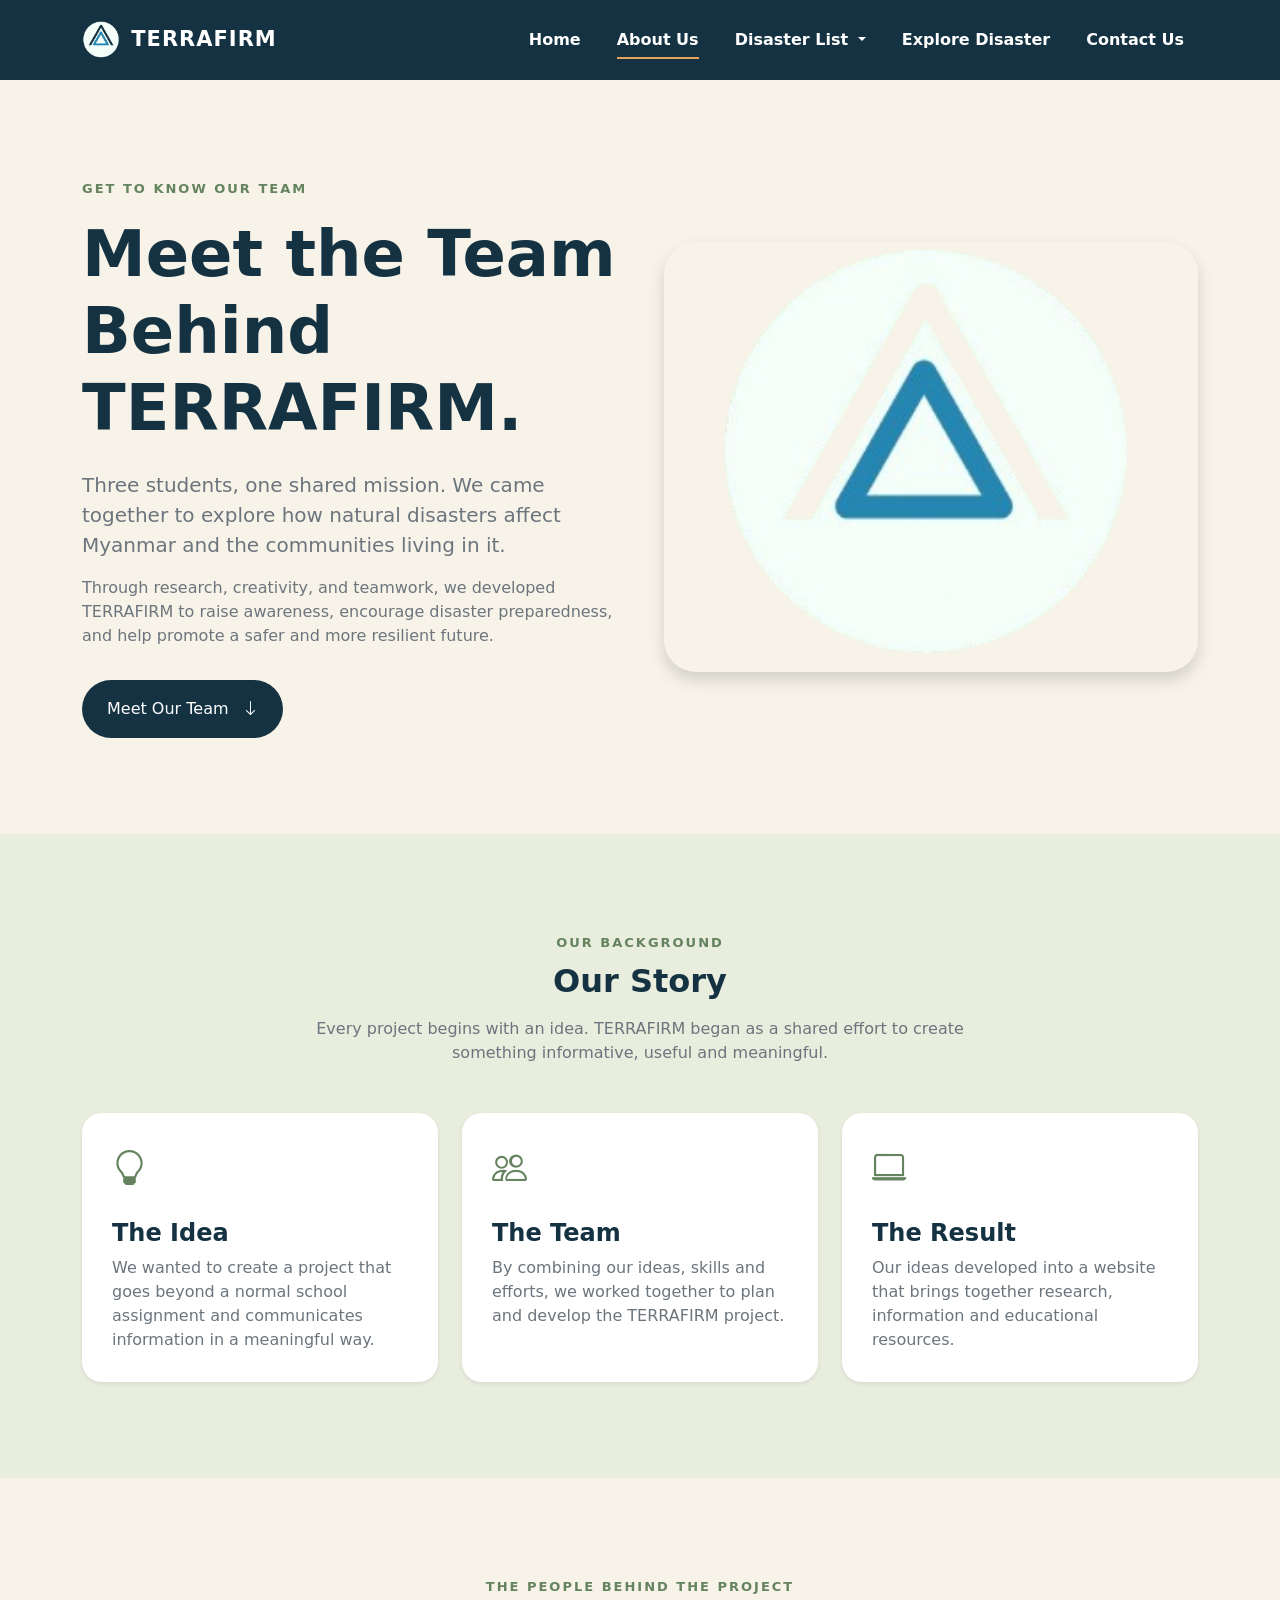
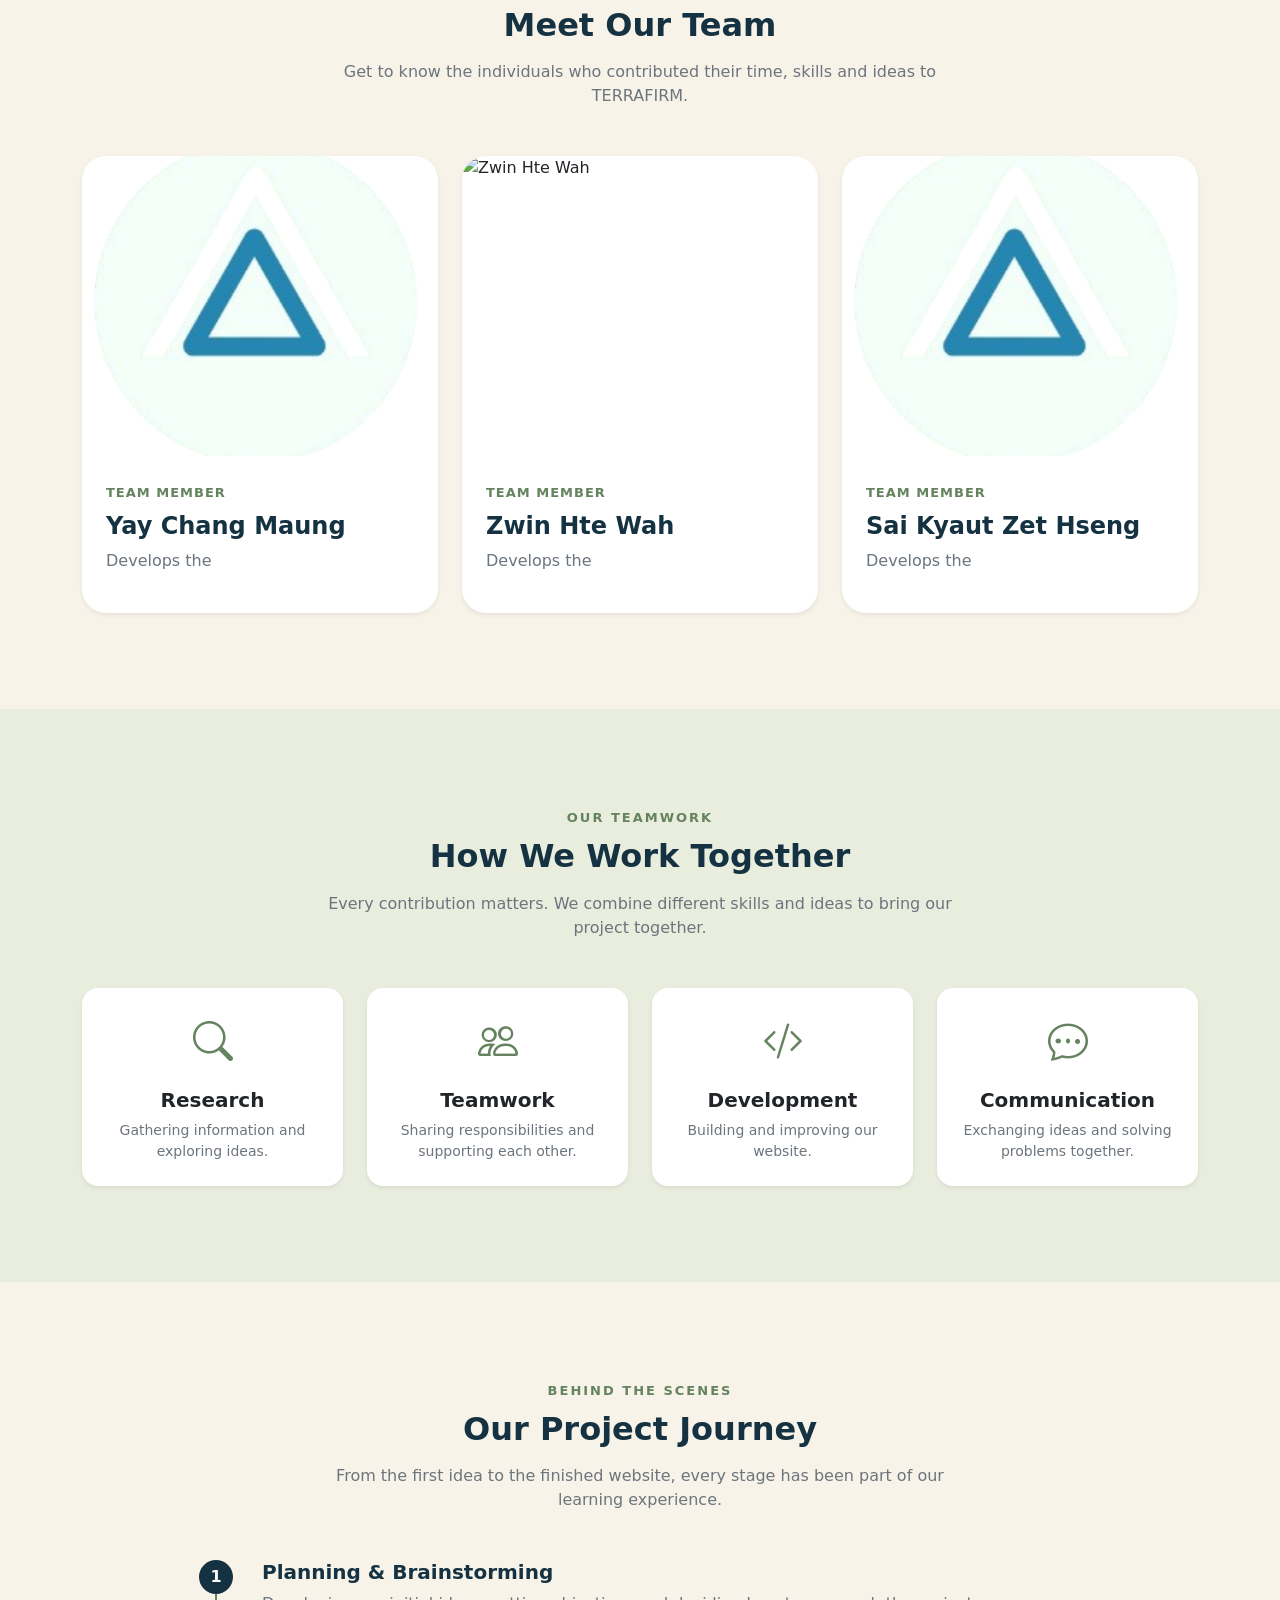
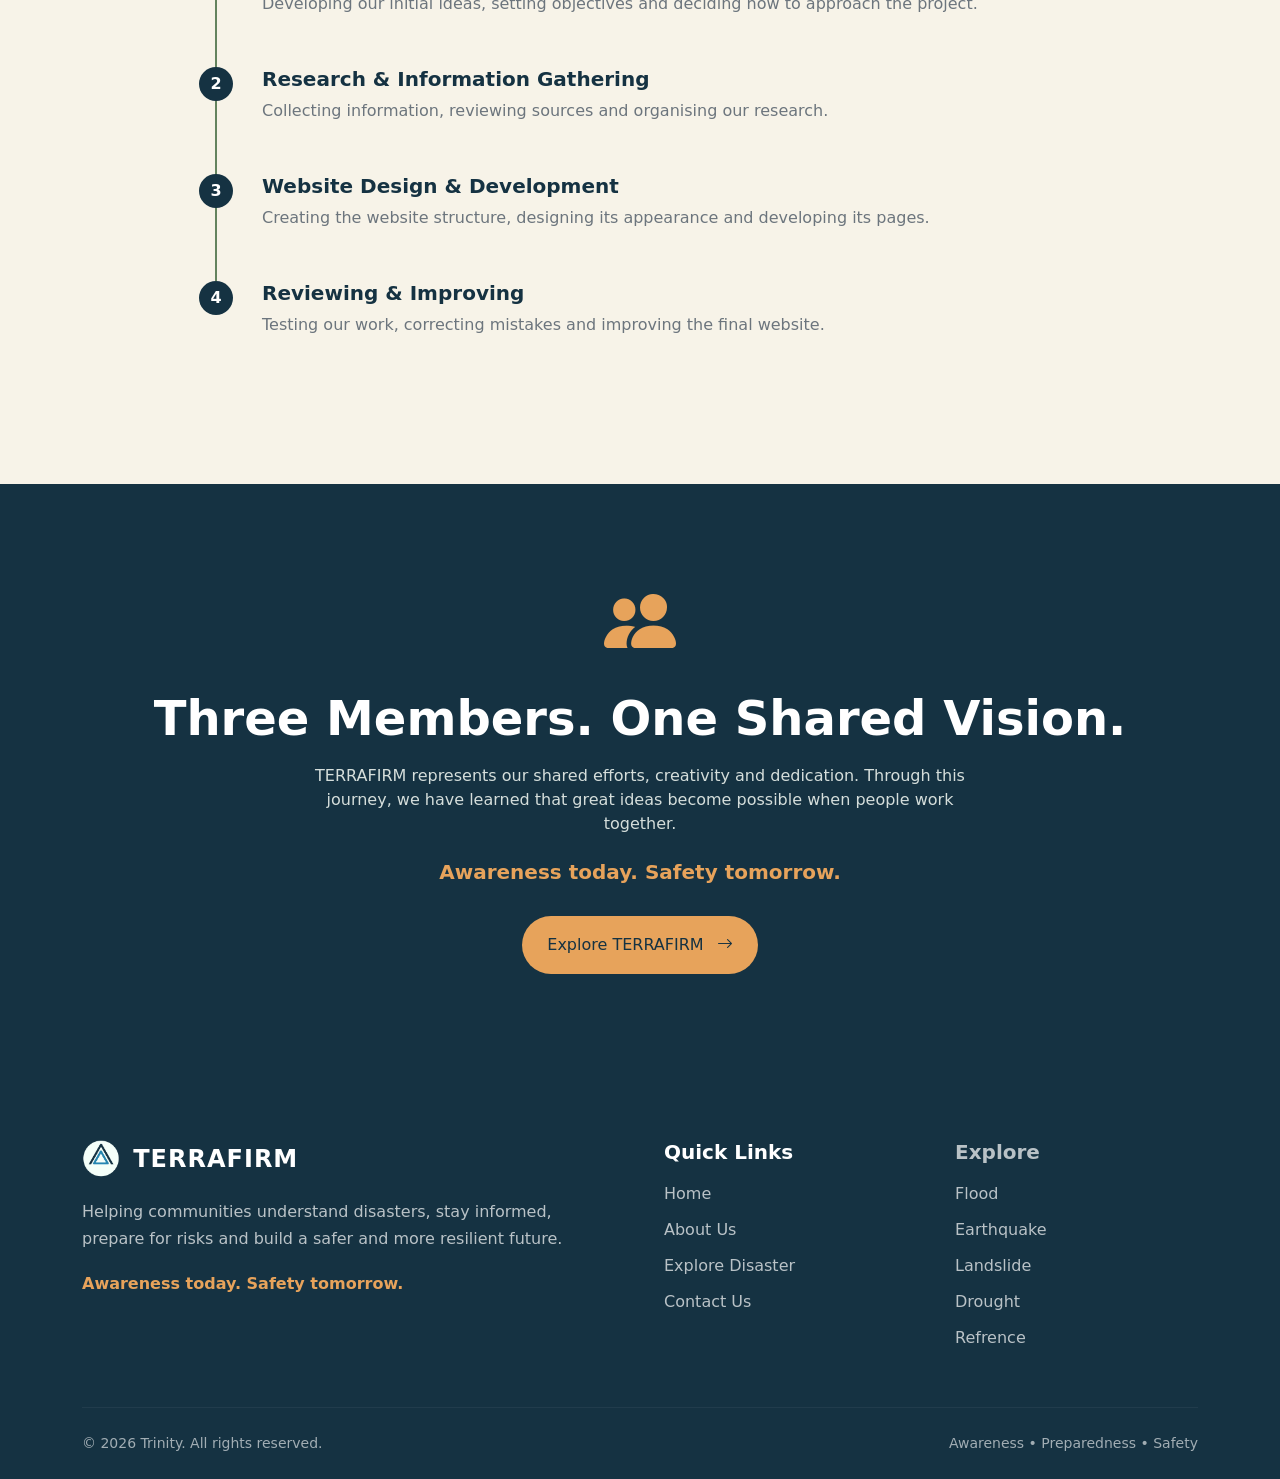
==== aboutUs.html @ 3de01a2c "Update aboutUs.html" ====
<!DOCTYPE html>
<html lang="en">
<head>
    <meta charset="UTF-8">
    <meta name="viewport" content="width=device-width, initial-scale=1.0">
    <title>About Us - TERRAFIRM</title>
    <link rel="icon" type="image/x-icon" href="./img/Logo.png">
    <link href="https://cdn.jsdelivr.net/npm/bootstrap@5.3.3/dist/css/bootstrap.min.css" rel="stylesheet">
    <link rel="stylesheet" href="https://cdn.jsdelivr.net/npm/bootstrap-icons@1.11.3/font/bootstrap-icons.min.css">
    <link rel="stylesheet" href="style.css">
    <style>
        .about-hero {
            background-color: #f7f3e8;
        }

        .section-title {
            color: #153242;
        }

        .section-subtitle {
            color: #64835e;
            letter-spacing: 2px;
            font-size: 13px;
            font-weight: 700;
            text-transform: uppercase;
        }

        .team-card {
            border: none;
            border-radius: 24px;
            overflow: hidden;
            transition: transform 0.3s ease, box-shadow 0.3s ease;
        }

        .team-card:hover {
            transform: translateY(-8px);
            box-shadow: 0 15px 30px rgba(21, 50, 66, 0.15) !important;
        }

        .team-image {
            width: 100%;
            height: 300px;
            object-fit: cover;
        }

        .team-role {
            color: #64835e;
            font-size: 13px;
            font-weight: 700;
            letter-spacing: 1px;
            text-transform: uppercase;
        }

        .story-card {
            background-color: white;
            border-radius: 20px;
            padding: 30px;
            height: 100%;
            border: none;
        }

        .story-icon {
            font-size: 35px;
            color: #64835e;
        }

        .timeline {
            position: relative;
            max-width: 850px;
            margin: auto;
        }

        .timeline-item {
            position: relative;
            padding: 0 0 35px 45px;
            border-left: 2px solid #64835e;
        }

        .timeline-item:last-child {
            border-left: 2px solid transparent;
        }

        .timeline-number {
            position: absolute;
            left: -18px;
            top: 0;
            width: 34px;
            height: 34px;
            border-radius: 50%;
            background-color: #153242;
            color: white;
            display: flex;
            align-items: center;
            justify-content: center;
            font-weight: bold;
        }

        .vision-section {
            background-color: #153242;
        }

        .vision-section h2 {
            color: white;
        }

        .vision-section p {
            color: #d5dedb;
        }

        .vision-highlight {
            color: #e7a35b;
        }

        @media (max-width: 768px) {
            .team-image {
                height: 250px;
            }

            .about-hero h1 {
                font-size: 40px;
            }
        }
    </style>
</head>

<body class="d-flex flex-column min-vh-100">
    <nav class="navbar navbar-expand-lg navbar-dark">
        <div class="container">
            <a class="navbar-brand d-flex align-items-center" href="./index.html">
                <img src="./img/Logo.png" alt="TERRAFIRM Logo" class="logo">
                <span class="brand-name">TERRAFIRM</span>
            </a>

            <!-- Burger -->
            <button class="navbar-toggler border-0 shadow-none" type="button" data-bs-toggle="collapse" data-bs-target="#navbarNav" aria-controls="navbarNav" aria-expanded="false" aria-label="Toggle navigation">
                <span class="navbar-toggler-icon"></span>
            </button>

            <div class="collapse navbar-collapse" id="navbarNav">
                <ul class="navbar-nav ms-auto align-items-lg-center gap-lg-2">
                    <li class="nav-item">
                        <a class="nav-link" href="./index.html">
                            Home
                        </a>
                    </li>

                    <li class="nav-item">
                        <a class="nav-link active" href="./aboutUs.html">
                            About Us
                        </a>
                    </li>

                    <!-- Disaster Dropdown -->
                    <li class="nav-item dropdown">
                        <a class="nav-link dropdown-toggle" href="#" role="button" data-bs-toggle="dropdown" aria-expanded="false"> Disaster List </a>

                        <ul class="dropdown-menu">
                            <li>
                                <a class="dropdown-item" href="./flood.html">
                                    <i class="bi bi-water me-2"></i>
                                    Flood
                                </a>
                            </li>

                            <li>
                                <a class="dropdown-item" href="./earthquake.html">
                                    <i class="bi bi-globe-americas me-2"></i>
                                    Earthquake
                                </a>
                            </li>

                            <li>
                                <a class="dropdown-item" href="./landslide.html">
                                    <i class="bi bi-tree me-2"></i>
                                    Landslide
                                </a>
                            </li>

                            <li>
                                <a class="dropdown-item" href="./drought.html">
                                    <i class="bi bi-brightness-high me-2"></i>
                                    Drought
                                </a>
                            </li>
                        </ul>
                    </li>

                    <li class="nav-item">
                        <a class="nav-link" href="./explore.html">
                            Explore Disaster
                        </a>
                    </li>

                    <li class="nav-item">
                        <a class="nav-link contact-link" href="./contactUs.html">
                            Contact Us
                        </a>
                    </li>
                </ul>
            </div>
        </div>
    </nav>

    <!-- Section 1 -->
    <section class="about-hero py-5">
        <div class="container py-5">
            <div class="row align-items-center g-5">
                <div class="col-lg-6">
                    <span class="section-subtitle">
                        Get to Know Our Team
                    </span>

                    <h1 class="display-3 fw-bold mt-3 section-title">
                        Meet the Team Behind TERRAFIRM.
                    </h1>

                    <p class="fs-5 mt-4 text-secondary">
                        Three students, one shared mission.
                        We came together to explore how natural disasters
                        affect Myanmar and the communities living in it.
                    </p>

                    <p class="text-secondary">
                        Through research, creativity, and teamwork,
                        we developed TERRAFIRM to raise awareness,
                        encourage disaster preparedness, and help
                        promote a safer and more resilient future.
                    </p>

                    <a href="#team" class="btn rounded-pill px-4 py-3 mt-3"
                        style="background-color: #153242; color: white;">
                        Meet Our Team
                        <i class="bi bi-arrow-down ms-2"></i>
                    </a>
                </div>

                <div class="col-lg-6">
                    <img src="./img/Logo.png"
                        alt="TERRAFIRM Logo"
                        class="img-fluid rounded-5 shadow"
                        style="width: 100%; max-height: 430px; object-fit: contain;">
                </div>
            </div>
        </div>
    </section>

    <!-- Section 2 -->
    <section class="py-5" style="background-color: #e9edde;">
        <div class="container py-5">
            <div class="text-center mb-5">
                <span class="section-subtitle">Our Background</span>
                <h2 class="fw-bold section-title mt-2">
                    Our Story
                </h2>

                <p class="text-secondary mx-auto mt-3"
                    style="max-width: 700px;">

                    Every project begins with an idea.
                    TERRAFIRM began as a shared effort to
                    create something informative, useful and meaningful.

                </p>
            </div>

            <div class="row g-4">
                <div class="col-md-4">
                    <div class="story-card shadow-sm">

                        <i class="bi bi-lightbulb story-icon"></i>

                        <h4 class="fw-bold mt-4 section-title">
                            The Idea
                        </h4>

                        <p class="text-secondary mb-0">
                            We wanted to create a project that
                            goes beyond a normal school assignment
                            and communicates information in a
                            meaningful way.
                        </p>
                    </div>
                </div>

                <div class="col-md-4">
                    <div class="story-card shadow-sm">
                        <i class="bi bi-people story-icon"></i>

                        <h4 class="fw-bold mt-4 section-title">
                            The Team
                        </h4>

                        <p class="text-secondary mb-0">
                            By combining our ideas, skills and
                            efforts, we worked together to plan
                            and develop the TERRAFIRM project.
                        </p>
                    </div>
                </div>

                <div class="col-md-4">
                    <div class="story-card shadow-sm">
                        <i class="bi bi-laptop story-icon"></i>

                        <h4 class="fw-bold mt-4 section-title">
                            The Result
                        </h4>

                        <p class="text-secondary mb-0">
                            Our ideas developed into a website
                            that brings together research,
                            information and educational resources.
                        </p>
                    </div>
                </div>
            </div>
        </div>
    </section>

    <!-- Section 3 -->
    <section id="team" class="py-5" style="background-color: #f7f3e8;">
        <div class="container py-5">
            <div class="text-center mb-5">
                <span class="section-subtitle">The People Behind the Project</span>

                <h2 class="fw-bold section-title mt-2">
                    Meet Our Team
                </h2>

                <p class="text-secondary mx-auto mt-3"
                    style="max-width: 650px;">

                    Get to know the individuals who contributed
                    their time, skills and ideas to TERRAFIRM.

                </p>
            </div>

            <div class="row g-4">
                <!-- MEMBER 1 -->
                <div class="col-md-6 col-lg-4">
                    <div class="card team-card shadow-sm h-100">

                        <img src="./img/Logo.png" class="team-image" alt="Yay Chang Maung">

                        <div class="card-body p-4">

                            <span class="team-role">
                                Team Member
                            </span>

                            <h4 class="fw-bold mt-2 section-title">
                                Yay Chang Maung
                            </h4>

                            <p class="text-secondary">
                                Develops the 
                            </p>

                        </div>
                    </div>
                </div>

                <!-- MEMBER 2 -->
                <div class="col-md-6 col-lg-4">
                    <div class="card team-card shadow-sm h-100">
                        <img src="./img/Profile/Daniel.png" class="team-image"alt="Zwin Hte Wah">

                        <div class="card-body p-4">
                            <span class="team-role">
                                Team Member
                            </span>

                            <h4 class="fw-bold mt-2 section-title">
                                Zwin Hte Wah
                            </h4>

                            <p class="text-secondary">
                                Develops the 
                            </p>
                        </div>
                    </div>
                </div>

                <!-- MEMBER 3 -->
                <div class="col-md-6 col-lg-4">
                    <div class="card team-card shadow-sm h-100">
                        <img src="./img/Logo.png" class="team-image" alt="Sai Kyaut Zet Hseng">

                        <div class="card-body p-4">
                            <span class="team-role">
                                Team Member
                            </span>

                            <h4 class="fw-bold mt-2 section-title">
                                Sai Kyaut Zet Hseng
                            </h4>

                            <p class="text-secondary">
                                Develops the 
                            </p>
                        </div>
                    </div>
                </div>
            </div>
        </div>
    </section>

    <!-- Section 4 -->
    <section class="py-5" style="background-color: #e9edde;">
        <div class="container py-5">
            <div class="text-center mb-5">
                <span class="section-subtitle">Our Teamwork</span>

                <h2 class="fw-bold section-title mt-2">
                    How We Work Together
                </h2>

                <p class="text-secondary mx-auto mt-3"
                    style="max-width: 650px;">

                    Every contribution matters.
                    We combine different skills and ideas
                    to bring our project together.

                </p>
            </div>
            <div class="row g-4">
                <div class="col-6 col-lg-3">
                    <div class="text-center p-4 bg-white rounded-4 h-100 shadow-sm">
                        <i class="bi bi-search fs-1"
                            style="color: #64835e;"></i>

                        <h5 class="fw-bold mt-3">Research</h5>

                        <p class="small text-secondary mb-0">
                            Gathering information and exploring ideas.
                        </p>
                    </div>
                </div>

                <div class="col-6 col-lg-3">
                    <div class="text-center p-4 bg-white rounded-4 h-100 shadow-sm">
                        <i class="bi bi-people fs-1" style="color: #64835e;"></i>

                        <h5 class="fw-bold mt-3">Teamwork</h5>

                        <p class="small text-secondary mb-0">
                            Sharing responsibilities and supporting each other.
                        </p>
                    </div>
                </div>

                <div class="col-6 col-lg-3">
                    <div class="text-center p-4 bg-white rounded-4 h-100 shadow-sm">
                        <i class="bi bi-code-slash fs-1"
                            style="color: #64835e;"></i>

                        <h5 class="fw-bold mt-3">Development</h5>

                        <p class="small text-secondary mb-0">
                            Building and improving our website.
                        </p>
                    </div>
                </div>

                <div class="col-6 col-lg-3">
                    <div class="text-center p-4 bg-white rounded-4 h-100 shadow-sm">
                        <i class="bi bi-chat-dots fs-1"
                            style="color: #64835e;"></i>

                        <h5 class="fw-bold mt-3">Communication</h5>

                        <p class="small text-secondary mb-0">
                            Exchanging ideas and solving problems together.
                        </p>
                    </div>
                </div>
            </div>
        </div>
    </section>

    <!-- Section 5 -->
    <section class="py-5" style="background-color: #f7f3e8;">
        <div class="container py-5">
            <div class="text-center mb-5">
                <span class="section-subtitle">Behind the Scenes</span>

                <h2 class="fw-bold section-title mt-2">
                    Our Project Journey
                </h2>

                <p class="text-secondary mx-auto mt-3" style="max-width: 650px;">

                    From the first idea to the finished website,
                    every stage has been part of our learning experience.
                </p>
            </div>

            <div class="timeline">
                <div class="timeline-item">
                    <div class="timeline-number">1</div>

                    <h5 class="fw-bold section-title">
                        Planning & Brainstorming
                    </h5>

                    <p class="text-secondary">
                        Developing our initial ideas, setting objectives
                        and deciding how to approach the project.
                    </p>
                </div>

                <div class="timeline-item">
                    <div class="timeline-number">2</div>

                    <h5 class="fw-bold section-title">
                        Research & Information Gathering
                    </h5>

                    <p class="text-secondary">
                        Collecting information, reviewing sources
                        and organising our research.
                    </p>
                </div>

                <div class="timeline-item">
                    <div class="timeline-number">3</div>

                    <h5 class="fw-bold section-title">
                        Website Design & Development
                    </h5>

                    <p class="text-secondary">
                        Creating the website structure, designing
                        its appearance and developing its pages.
                    </p>
                </div>

                <div class="timeline-item">
                    <div class="timeline-number">4</div>

                    <h5 class="fw-bold section-title">
                        Reviewing & Improving
                    </h5>

                    <p class="text-secondary">
                        Testing our work, correcting mistakes
                        and improving the final website.
                    </p>
                </div>
            </div>
        </div>
    </section>

    <!-- Final Section -->
    <section class="vision-section py-5">
        <div class="container py-5 text-center">
            <i class="bi bi-people-fill display-2 vision-highlight"></i>

            <h2 class="display-5 fw-bold mt-4 mb-3">
                Three Members. One Shared Vision.
            </h2>

            <p class="mx-auto mb-4" style="max-width: 700px;">
                TERRAFIRM represents our shared efforts,
                creativity and dedication. Through this journey,
                we have learned that great ideas become possible
                when people work together.
            </p>

            <h5 class="vision-highlight fw-semibold">
                Awareness today. Safety tomorrow.
            </h5>

            <a href="./explore.html" class="btn rounded-pill px-4 py-3 mt-4" style="background-color: #e7a35b; color: #153242;">
                Explore TERRAFIRM
                <i class="bi bi-arrow-right ms-2"></i>
            </a>
        </div>
    </section>

    <!-- FOOTER -->
    <footer>
        <div class="container">
            <div class="row g-5">
                <div class="col-lg-6">
                    <div class="footer-brand">
                        <img src="./img/Logo.png" alt="TERRAFIRM Logo">
                        <h4>TERRAFIRM</h4>
                    </div>

                    <p class="footer-text">
                        Helping communities understand disasters,
                        stay informed, prepare for risks and build
                        a safer and more resilient future.
                    </p>

                    <div class="footer-slogan">
                        Awareness today. Safety tomorrow.
                    </div>
                </div>

                <div class="col-6 col-lg-3">
                    <h5>Quick Links</h5>

                    <a href="./index.html">Home</a>
                    <a href="./aboutUs.html">About Us</a>
                    <a href="./explore.html">Explore Disaster</a>
                    <a href="./contactUs.html">Contact Us</a>

                </div>

                <div class="col-6 col-lg-3">
                    <h5> <a href="./explore.html">Explore</a> </h5>

                    <a href="./flood.html">Flood</a>
                    <a href="./earthquake.html">Earthquake</a>
                    <a href="./landslide.html">Landslide</a>
                    <a href="./drought.html">Drought</a>
                    <a href="./refrence.html">Refrence</a>
                </div>
            </div>

            <hr>

            <div class="footer-bottom">
                <p>
                    © 2026 Trinity. All rights reserved.
                </p>

                <p>
                    Awareness • Preparedness • Safety
                </p>
            </div>
        </div>
    </footer>

    <script src="https://cdn.jsdelivr.net/npm/bootstrap@5.3.3/dist/js/bootstrap.bundle.min.js"></script>
</body>
</html>
---- style.css ----
.navbar {
    background: #153242;
    padding: 16px 0;
}

.navbar .logo {
    height: 38px;
    width: auto;
}

.navbar .brand-name {
    font-size: 21px;
    font-weight: 800;
    letter-spacing: 1px;
    margin-left: 10px;
    color: white;
}

.navbar .nav-link {
    color: white !important;
    font-weight: 600;
    padding: 10px 14px !important;
    position: relative;
}

/* Navbar Underline */

.navbar .nav-link::before {
    content: "";
    position: absolute;
    left: 14px;
    bottom: 3px;
    width: 0;
    height: 2px;
    background: #e7a35b;
    transition: width 0.25s ease;
}

.navbar .nav-link:hover::before,
.navbar .nav-link.active::before {
    width: calc(100% - 28px);
}

/* Dropdown */

.navbar .dropdown-toggle::before {
    display: none !important;
}

.navbar .dropdown-menu {
    background: #ffffff;
    border: none;
    border-radius: 12px;
    padding: 8px;
    box-shadow: 0 10px 30px rgba(21, 50, 66, 0.15);
}

.navbar .dropdown-item {
    color: #153242;
    border-radius: 8px;
    padding: 10px 14px;
}

.navbar .dropdown-item:hover {
    background: #e9edde;
    color: #153242;
}

@media (max-width: 991.98px) {

    .navbar .nav-link {
        display: inline-block;
        width: fit-content;
    }

    .navbar .nav-link::before {
        left: 0;
        width: 0;
    }

    .navbar .nav-link:hover::before,
    .navbar .nav-link.active::before {
        width: 100%;
    }

}

footer {
    background: #153242;
    color: white;
    padding: 70px 0 25px;
}

footer .footer-brand {
    display: flex;
    align-items: center;
    gap: 12px;
    margin-bottom: 20px;
}

footer .footer-brand img {
    height: 38px;
    width: auto;
}

footer .footer-brand h4 {
    margin: 0;
    font-weight: 800;
    letter-spacing: 1px;
}

footer .footer-text {
    color: rgba(255, 255, 255, 0.7);
    line-height: 1.7;
    max-width: 550px;
}

footer .footer-slogan {
    color: #e7a35b;
    font-weight: 700;
    margin-top: 20px;
}

footer h5 {
    font-weight: 800;
    margin-bottom: 18px;
}

footer a {
    display: block;
    color: rgba(255, 255, 255, 0.7);
    text-decoration: none;
    margin-bottom: 12px;
    transition: color 0.2s ease;
}

footer a:hover {
    color: #e7a35b;
}

footer hr {
    border-color: rgba(255, 255, 255, 0.2);
    margin: 45px 0 25px;
}

footer .footer-bottom {
    display: flex;
    justify-content: space-between;
    gap: 20px;
    flex-wrap: wrap;
}

footer .footer-bottom p {
    color: rgba(255, 255, 255, 0.6);
    margin: 0;
    font-size: 14px;
}

@media (max-width: 576px) {
    footer .footer-bottom {
        flex-direction: column;
    }
}

/* Scrollbar */

::-webkit-scrollbar {
  width: 5px;
}

/* Handle */
::-webkit-scrollbar-thumb {
  background: #888;
}

/* Handle on hover */
::-webkit-scrollbar-thumb:hover {
  background: #555;
}
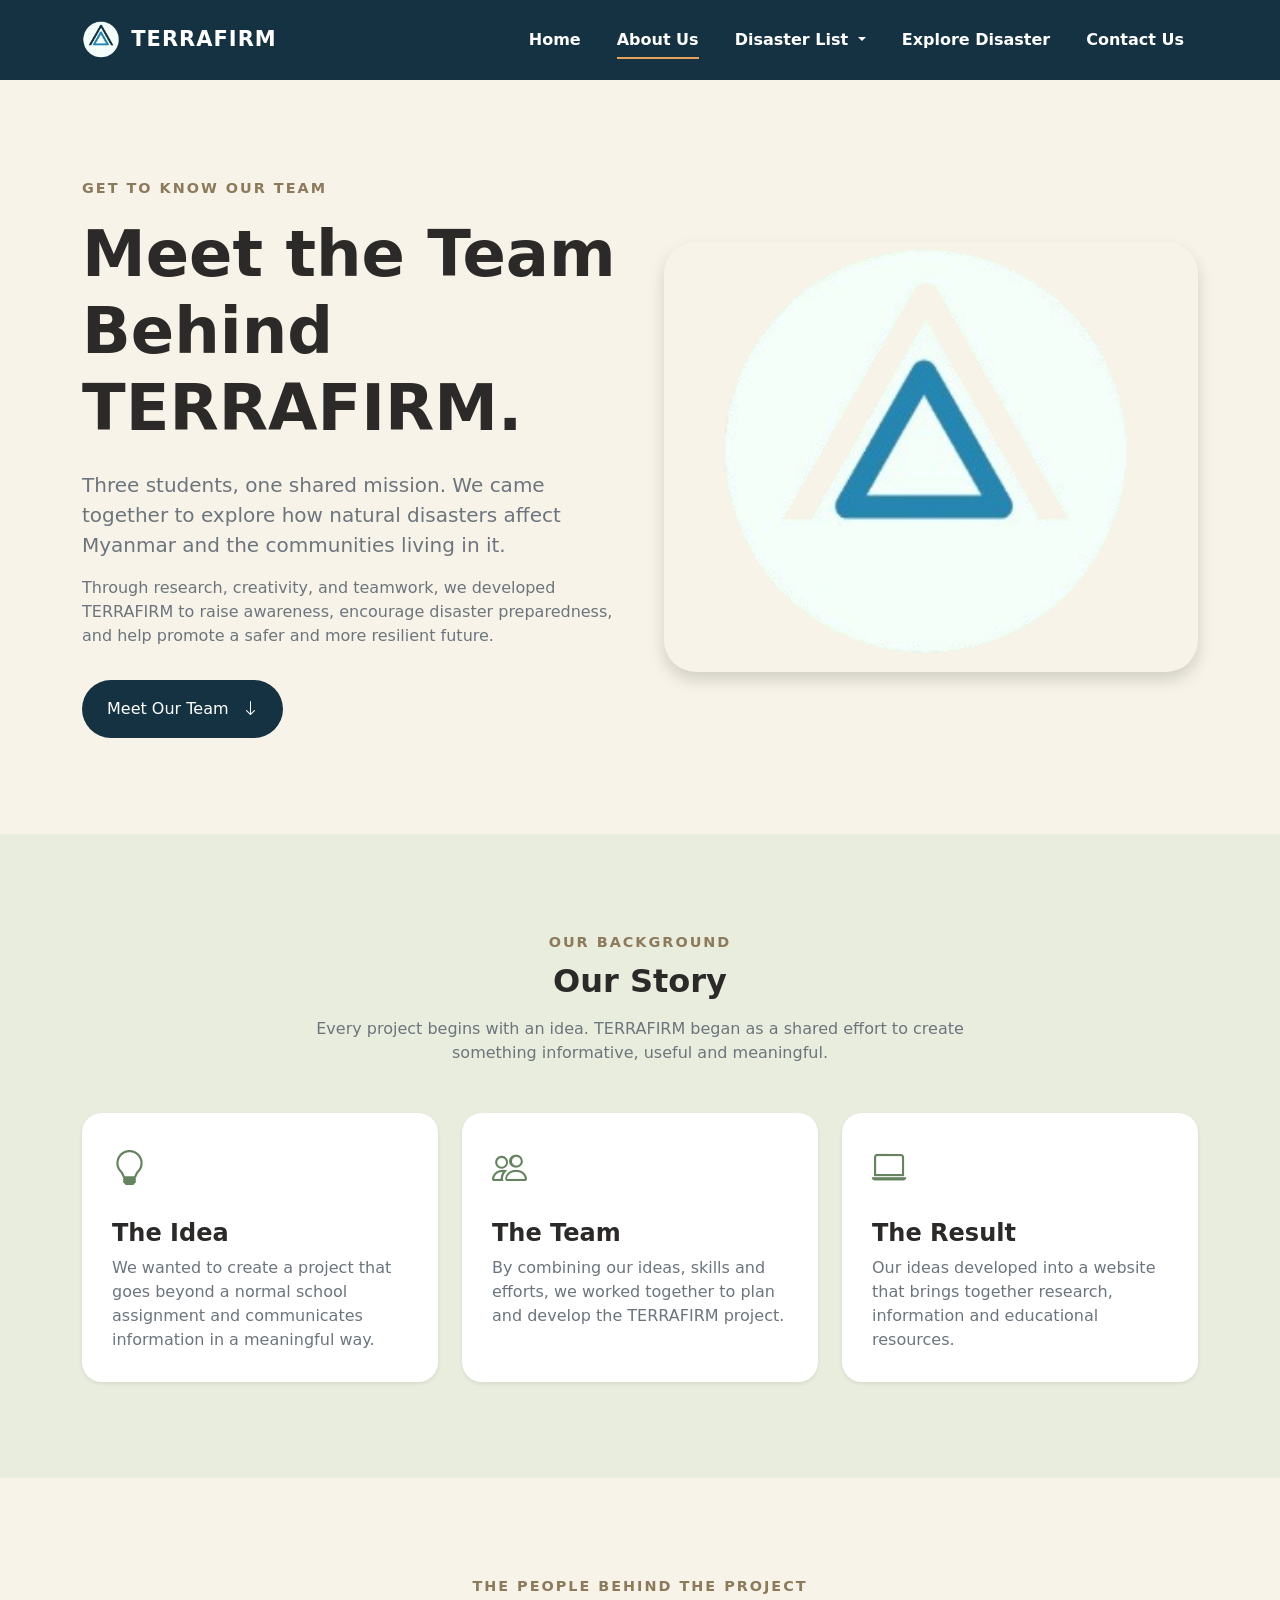
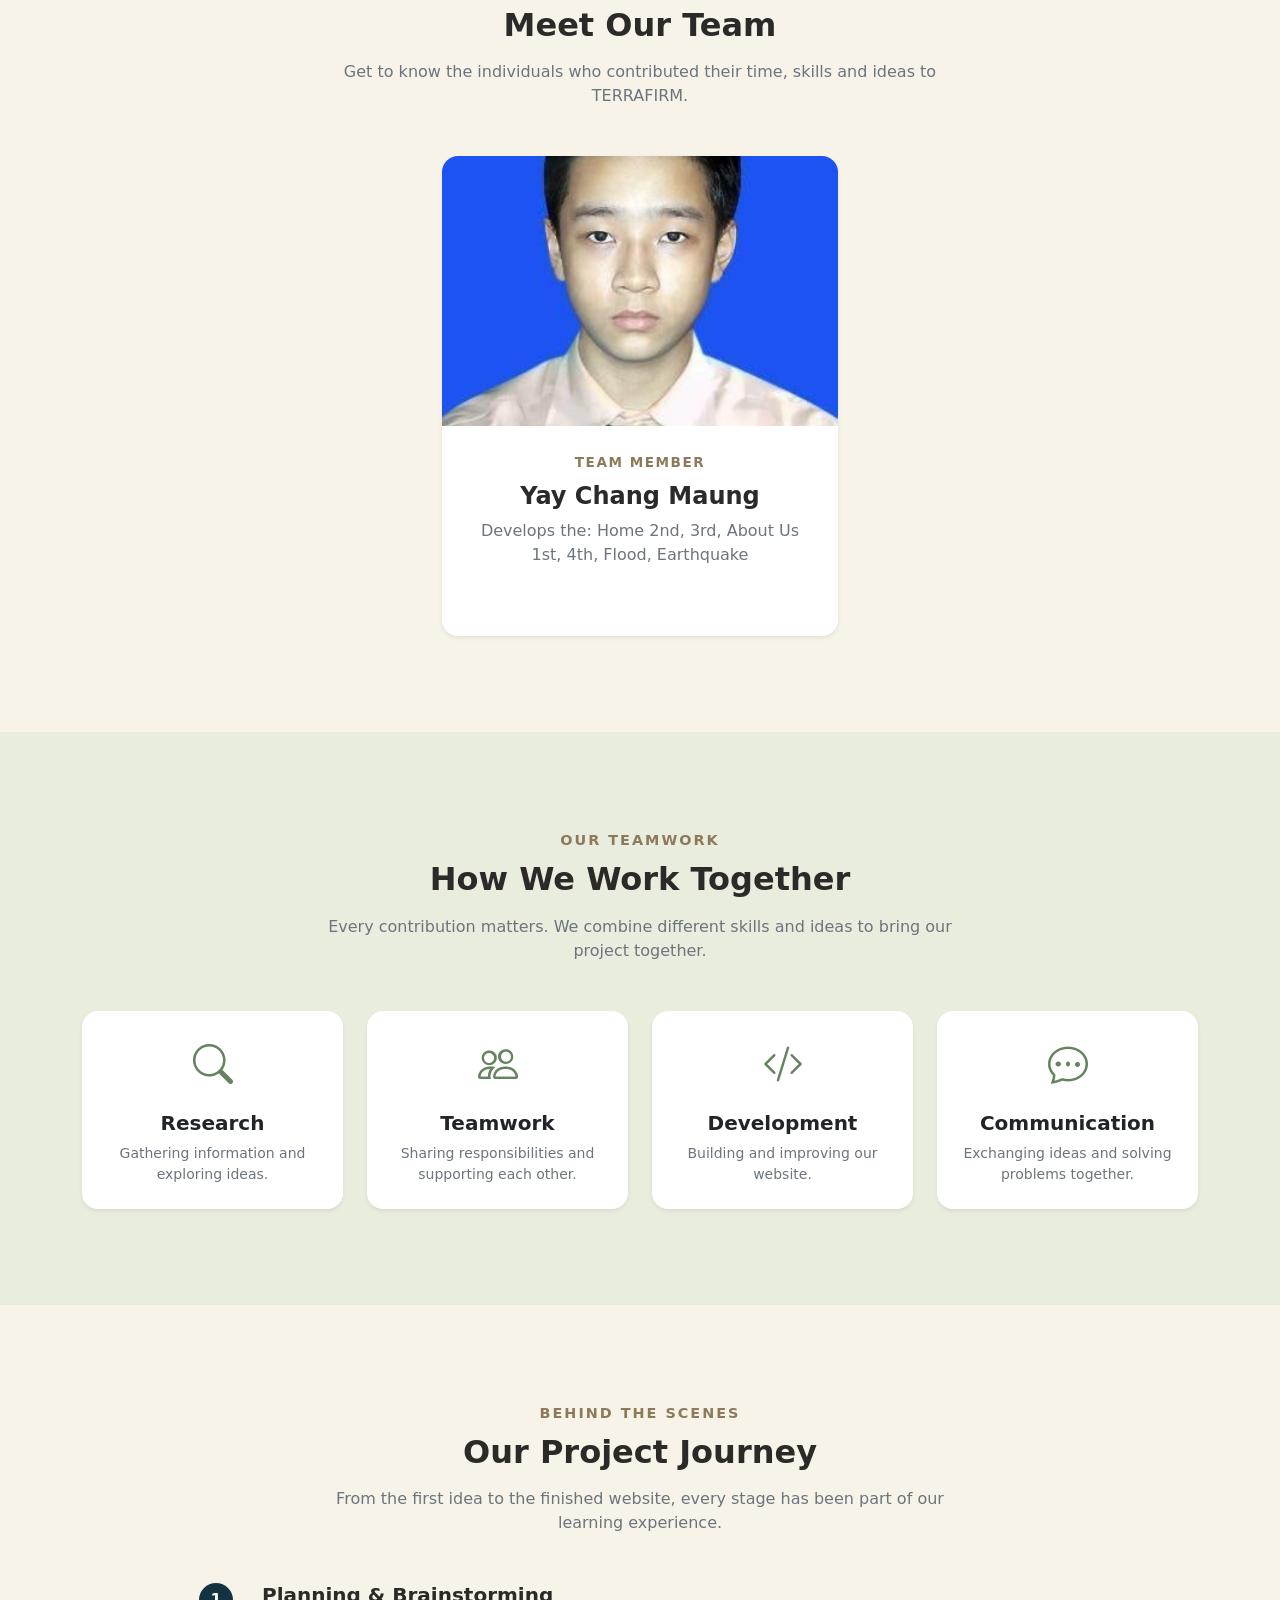
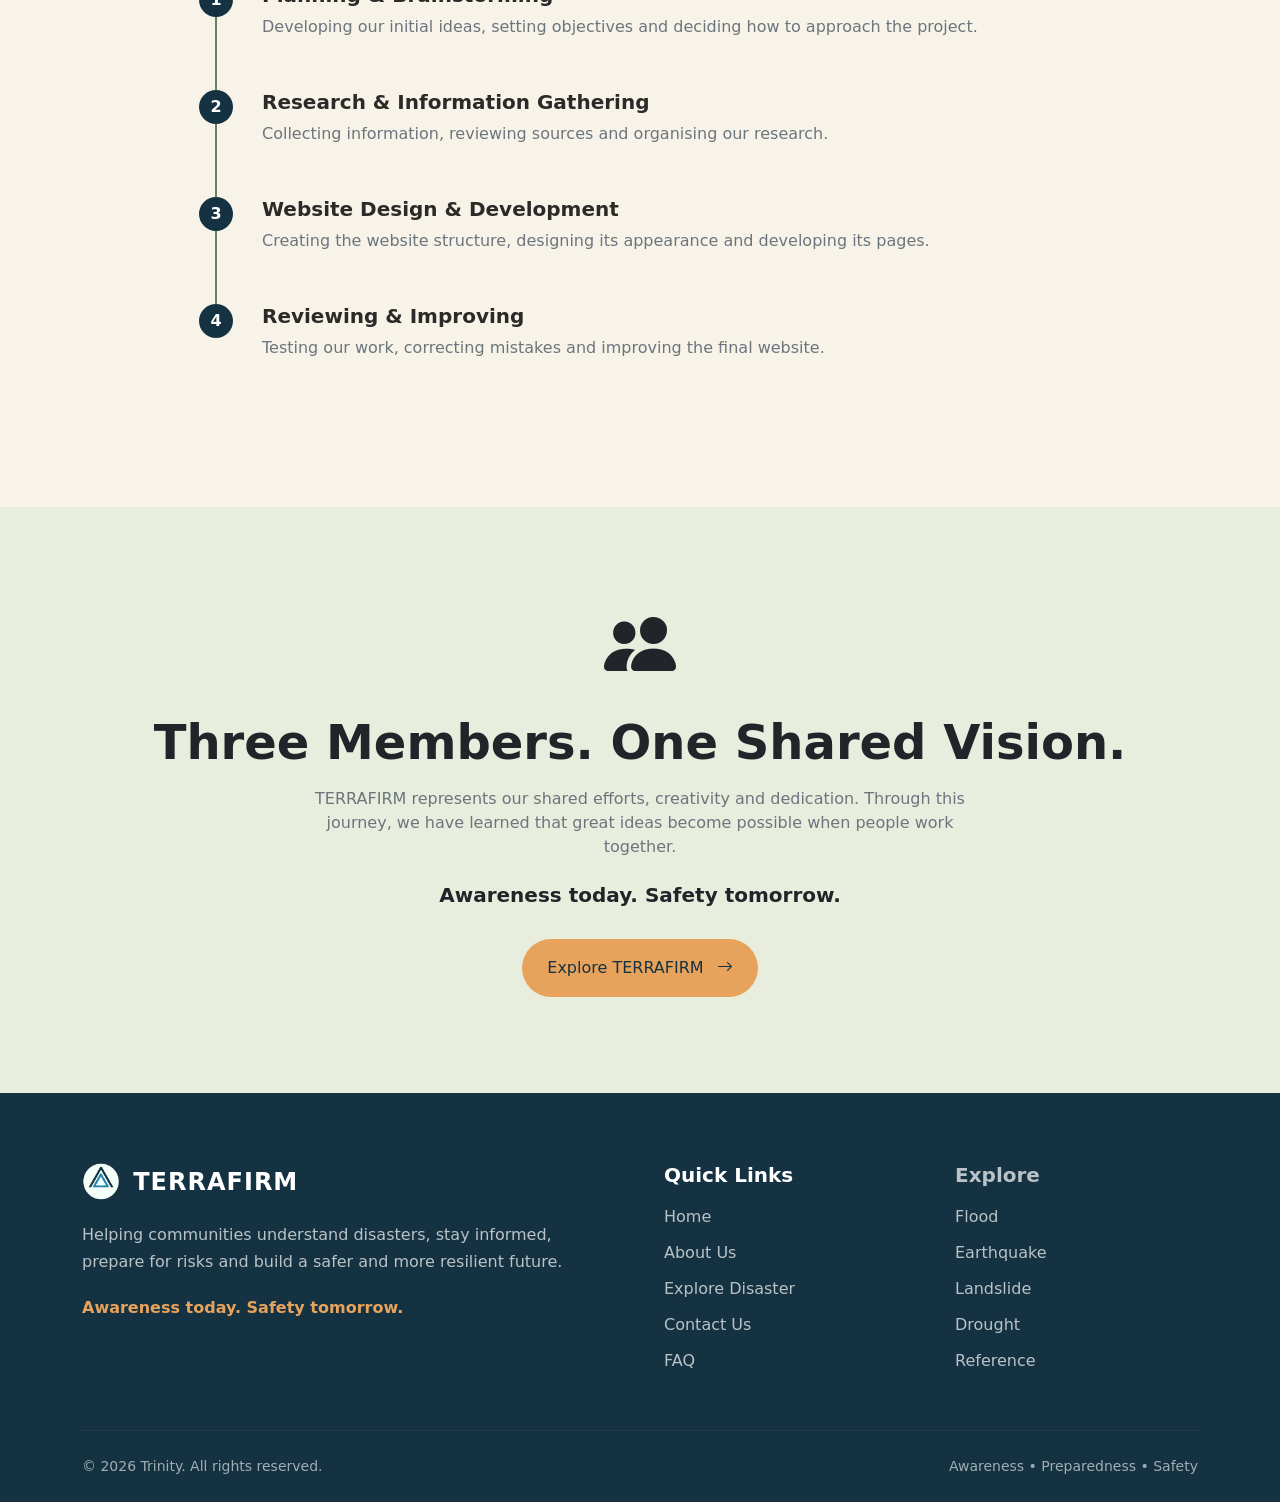
==== commit 0973b07c: "Add files via upload" ====
--- a/aboutUs.html
+++ b/aboutUs.html
@@ -1,4 +1,3 @@
-
 <!DOCTYPE html>
 <html lang="en">
 <head>
@@ -14,42 +13,131 @@
             background-color: #f7f3e8;
         }
 
+        .section-subtitle {
+            font-size: 0.9rem;
+            text-transform: uppercase;
+            letter-spacing: 2px;
+            color: #8c7a5b;
+            font-weight: 600;
+        }
+
         .section-title {
-            color: #153242;
-        }
-
-        .section-subtitle {
-            color: #64835e;
-            letter-spacing: 2px;
-            font-size: 13px;
-            font-weight: 700;
-            text-transform: uppercase;
+            color: #2c2a29;
+        }
+
+        /* 360 showroom setup */
+        .carousel-3d-wrapper {
+            position: relative;
+            width: 100%;
+            max-width: 420px;
+            margin: 0 auto;
+            padding: 0 12px;
+            --orbit-radius: 520px;
+            --stage-perspective: 2200px;
+            perspective: var(--stage-perspective);
+            touch-action: pan-y;
+        }
+
+        .carousel-3d-stage {
+            position: relative;
+            width: 100%;
+            height: 480px;
+            transform-style: preserve-3d;
+            /* Shifts the 3D pivot back by orbit-radius so the front card sits at Z=0 without zooming into the header */
+            transform: translateZ(calc(var(--orbit-radius) * -1));
+            cursor: grab;
+        }
+
+        .carousel-3d-stage:active {
+            cursor: grabbing;
+        }
+
+        .carousel-3d-item {
+            position: absolute;
+            inset: 0;
+            width: 100%;
+            height: 100%;
+            opacity: 0;
+            visibility: hidden;
+            pointer-events: none;
+            transition: transform 0.9s cubic-bezier(0.25, 1, 0.35, 1), 
+                        opacity 0.65s ease, 
+                        visibility 0.65s ease;
+            backface-visibility: hidden;
+        }
+
+        .carousel-3d-item.active {
+            opacity: 1;
+            visibility: visible;
+            pointer-events: auto;
+            transform: rotateY(0deg) translateZ(var(--orbit-radius)) scale(1);
+            z-index: 2;
+        }
+
+        .carousel-3d-item.prev {
+            transform: rotateY(-120deg) translateZ(var(--orbit-radius)) scale(0.9);
+            z-index: 1;
+        }
+
+        .carousel-3d-item.next {
+            transform: rotateY(120deg) translateZ(var(--orbit-radius)) scale(0.9);
+            z-index: 1;
         }
 
         .team-card {
             border: none;
-            border-radius: 24px;
+            border-radius: 16px;
             overflow: hidden;
-            transition: transform 0.3s ease, box-shadow 0.3s ease;
-        }
-
-        .team-card:hover {
-            transform: translateY(-8px);
-            box-shadow: 0 15px 30px rgba(21, 50, 66, 0.15) !important;
+            background: #fff;
+            user-select: none;
+            display: flex;
+            flex-direction: column;
         }
 
         .team-image {
             width: 100%;
-            height: 300px;
+            height: 270px;
             object-fit: cover;
+            pointer-events: none;
         }
 
         .team-role {
-            color: #64835e;
-            font-size: 13px;
-            font-weight: 700;
-            letter-spacing: 1px;
+            font-size: 0.85rem;
             text-transform: uppercase;
+            letter-spacing: 1.5px;
+            color: #8c7a5b;
+            font-weight: 600;
+        }
+
+        .carousel-nav-btn {
+            width: 44px;
+            height: 44px;
+            display: inline-flex;
+            align-items: center;
+            justify-content: center;
+            font-size: 1.1rem;
+            transition: all 0.25s ease;
+        }
+
+        .carousel-nav-btn:hover {
+            background-color: #212529;
+            color: #fff;
+        }
+
+        .carousel-dots .dot {
+            width: 10px;
+            height: 10px;
+            border-radius: 50%;
+            border: none;
+            background-color: #cbd5e1;
+            padding: 0;
+            transition: all 0.3s ease;
+        }
+
+        .carousel-dots .dot.active {
+            width: 26px;
+            border-radius: 999px;
+            background-color: #212529;
         }
 
         .story-card {
@@ -96,29 +184,38 @@
             font-weight: bold;
         }
 
-        .vision-section {
-            background-color: #153242;
-        }
-
-        .vision-section h2 {
-            color: white;
-        }
-
-        .vision-section p {
-            color: #d5dedb;
-        }
-
-        .vision-highlight {
-            color: #e7a35b;
-        }
-
         @media (max-width: 768px) {
-            .team-image {
-                height: 250px;
+            .team-image { 
+                height: 230px; 
+            }
+
+            .carousel-3d-wrapper {
+                max-width: 340px;
+                --orbit-radius: 300px;
+                --stage-perspective: 1400px;
+            }
+            .carousel-3d-stage { 
+                height: 440px; 
             }
 
             .about-hero h1 {
                 font-size: 40px;
+            }
+        }
+
+        @media (max-width: 400px) {
+            .team-image { 
+                height: 205px; 
+            }
+            
+            .carousel-3d-wrapper {
+                max-width: 300px;
+                --orbit-radius: 240px;
+                --stage-perspective: 1100px;
+            }
+
+            .carousel-3d-stage { 
+                height: 420px; 
             }
         }
     </style>
@@ -319,90 +416,74 @@
     </section>
 
     <!-- Section 3 -->
-    <section id="team" class="py-5" style="background-color: #f7f3e8;">
+    <section id="team" class="py-5" style="background-color: #f7f3e8; overflow: hidden;">
         <div class="container py-5">
             <div class="text-center mb-5">
                 <span class="section-subtitle">The People Behind the Project</span>
-
-                <h2 class="fw-bold section-title mt-2">
-                    Meet Our Team
-                </h2>
-
-                <p class="text-secondary mx-auto mt-3"
-                    style="max-width: 650px;">
-
-                    Get to know the individuals who contributed
-                    their time, skills and ideas to TERRAFIRM.
-
+                <h2 class="fw-bold section-title mt-2">Meet Our Team</h2>
+                <p class="text-secondary mx-auto mt-3" style="max-width: 650px;">
+                    Get to know the individuals who contributed their time, skills and ideas to TERRAFIRM.
                 </p>
             </div>
 
-            <div class="row g-4">
-                <!-- MEMBER 1 -->
-                <div class="col-md-6 col-lg-4">
-                    <div class="card team-card shadow-sm h-100">
-
-                        <img src="./img/Logo.png" class="team-image" alt="Yay Chang Maung">
-
-                        <div class="card-body p-4">
-
-                            <span class="team-role">
-                                Team Member
-                            </span>
-
-                            <h4 class="fw-bold mt-2 section-title">
-                                Yay Chang Maung
-                            </h4>
-
-                            <p class="text-secondary">
-                                Develops the 
-                            </p>
-
+            <div class="carousel-3d-wrapper">
+                <div class="carousel-3d-stage" id="teamCarouselStage">
+                    
+                    <div class="carousel-3d-item active" data-index="0">
+                        <div class="card team-card shadow-sm h-100">
+                            <img src="./img/Profile/Yay.png" class="team-image" alt="Yay Chang Maung">
+                            <div class="card-body p-4 text-center">
+                                <span class="team-role">Team Member</span>
+                                <h4 class="fw-bold mt-2 section-title">Yay Chang Maung</h4>
+                                <p class="text-secondary mb-0">
+                                    Develops the: Home 2nd, 3rd, About Us 1st, 4th, Flood, Earthquake
+                                </p>
+                            </div>
                         </div>
                     </div>
-                </div>
-
-                <!-- MEMBER 2 -->
-                <div class="col-md-6 col-lg-4">
-                    <div class="card team-card shadow-sm h-100">
-                        <img src="./img/Profile/Daniel.png" class="team-image"alt="Zwin Hte Wah">
-
-                        <div class="card-body p-4">
-                            <span class="team-role">
-                                Team Member
-                            </span>
-
-                            <h4 class="fw-bold mt-2 section-title">
-                                Zwin Hte Wah
-                            </h4>
-
-                            <p class="text-secondary">
-                                Develops the 
-                            </p>
+
+                    <div class="carousel-3d-item next" data-index="1">
+                        <div class="card team-card shadow-sm h-100">
+                            <img src="./img/Profile/Daniel.png" class="team-image" alt="Zwin Hte Wah">
+                            <div class="card-body p-4 text-center">
+                                <span class="team-role">Team Member</span>
+                                <h4 class="fw-bold mt-2 section-title">Zwin Hte Wah</h4>
+                                <p class="text-secondary mb-0">
+                                    Develops the: Nav/ footer, About Us 2nd, 3rd, Landslide, Reference
+                                </p>
+                            </div>
                         </div>
                     </div>
-                </div>
-
-                <!-- MEMBER 3 -->
-                <div class="col-md-6 col-lg-4">
-                    <div class="card team-card shadow-sm h-100">
-                        <img src="./img/Logo.png" class="team-image" alt="Sai Kyaut Zet Hseng">
-
-                        <div class="card-body p-4">
-                            <span class="team-role">
-                                Team Member
-                            </span>
-
-                            <h4 class="fw-bold mt-2 section-title">
-                                Sai Kyaut Zet Hseng
-                            </h4>
-
-                            <p class="text-secondary">
-                                Develops the 
-                            </p>
+
+                    <div class="carousel-3d-item prev" data-index="2">
+                        <div class="card team-card shadow-sm h-100">
+                            <img src="./img/Profile/Sai.png" class="team-image" alt="Sai Kyaut Zet Hseng">
+                            <div class="card-body p-4 text-center">
+                                <span class="team-role">Team Member</span>
+                                <h4 class="fw-bold mt-2 section-title">Sai Kyaut Zet Hseng</h4>
+                                <p class="text-secondary mb-0">
+                                    Develops the: Home 1st, 4th, 5th, About us 5th, Drought, Contact Us
+                                </p>
+                            </div>
                         </div>
                     </div>
-                </div>
+
+                </div>
+
+                <!-- No need for left/right button -->
+                <!-- <div class="carousel-3d-controls d-flex justify-content-center align-items-center gap-3 mt-4">
+                    <button type="button" class="btn btn-outline-dark rounded-circle carousel-nav-btn" id="teamPrevBtn" aria-label="Previous team member">
+                        &#8592;
+                    </button>
+                    <div class="carousel-dots d-flex gap-2" id="teamCarouselDots">
+                        <button type="button" class="dot active" data-slide="0" aria-label="Slide 1"></button>
+                        <button type="button" class="dot" data-slide="1" aria-label="Slide 2"></button>
+                        <button type="button" class="dot" data-slide="2" aria-label="Slide 3"></button>
+                    </div>
+                    <button type="button" class="btn btn-outline-dark rounded-circle carousel-nav-btn" id="teamNextBtn" aria-label="Next team member">
+                        &#8594;
+                    </button>
+                </div> -->
             </div>
         </div>
     </section>
@@ -555,7 +636,7 @@
     </section>
 
     <!-- Final Section -->
-    <section class="vision-section py-5">
+    <section class="vision-section py-5" style="background-color: #e9edde;">
         <div class="container py-5 text-center">
             <i class="bi bi-people-fill display-2 vision-highlight"></i>
 
@@ -563,7 +644,7 @@
                 Three Members. One Shared Vision.
             </h2>
 
-            <p class="mx-auto mb-4" style="max-width: 700px;">
+            <p class="mx-auto mb-4 text-secondary" style="max-width: 700px;">
                 TERRAFIRM represents our shared efforts,
                 creativity and dedication. Through this journey,
                 we have learned that great ideas become possible
@@ -609,7 +690,7 @@
                     <a href="./aboutUs.html">About Us</a>
                     <a href="./explore.html">Explore Disaster</a>
                     <a href="./contactUs.html">Contact Us</a>
-
+                    <a href="./FAQ.html">FAQ</a>
                 </div>
 
                 <div class="col-6 col-lg-3">
@@ -619,7 +700,7 @@
                     <a href="./earthquake.html">Earthquake</a>
                     <a href="./landslide.html">Landslide</a>
                     <a href="./drought.html">Drought</a>
-                    <a href="./refrence.html">Refrence</a>
+                    <a href="./reference.html">Reference</a>
                 </div>
             </div>
 
@@ -637,6 +718,78 @@
         </div>
     </footer>
 
+    <script>
+        const stage = document.getElementById('teamCarouselStage');
+        const cards = document.querySelectorAll('.carousel-3d-item');
+        const dots = document.querySelectorAll('#teamCarouselDots .dot');
+        let activeIndex = 0;
+        const total = cards.length;
+
+        function renderCarousel() {
+            const prevIndex = (activeIndex - 1 + total) % total;
+            const nextIndex = (activeIndex + 1) % total;
+
+            cards.forEach((card, i) => {
+                card.classList.remove('active', 'prev', 'next');
+                if (i === activeIndex) card.classList.add('active');
+                else if (i === prevIndex) card.classList.add('prev');
+                else if (i === nextIndex) card.classList.add('next');
+            });
+
+            dots.forEach((dot, i) => {
+                dot.classList.toggle('active', i === activeIndex);
+            });
+        }
+
+        function goRight() {
+            activeIndex = (activeIndex - 1 + total) % total;
+            renderCarousel();
+        }
+
+        function goLeft() {
+            activeIndex = (activeIndex + 1) % total;
+            renderCarousel();
+        }
+
+        dots.forEach(dot => {
+            dot.addEventListener('click', () => {
+                activeIndex = Number(dot.dataset.slide);
+                renderCarousel();
+            });
+        });
+
+        // Grab that boy
+        let startX = 0;
+        let isDragging = false;
+
+        stage.addEventListener('pointerdown', (e) => {
+            startX = e.clientX;
+            isDragging = true;
+            stage.setPointerCapture(e.pointerId);
+        });
+
+        stage.addEventListener('pointerup', (e) => {
+            if (!isDragging) return;
+            isDragging = false;
+            
+            const diffX = e.clientX - startX;
+
+            if (Math.abs(diffX) > 50) {
+                if (diffX > 0) {
+                    goRight();
+                } else {
+                    goLeft();
+                }
+            }
+        });
+
+        stage.addEventListener('pointercancel', () => {
+            isDragging = false;
+        });
+
+        renderCarousel();
+    </script>
+
     <script src="https://cdn.jsdelivr.net/npm/bootstrap@5.3.3/dist/js/bootstrap.bundle.min.js"></script>
 </body>
-</html>
+</html>
--- a/style.css
+++ b/style.css
@@ -66,7 +66,7 @@
     color: #153242;
 }
 
-@media (max-width: 991.98px) {
+@media (max-width: 768px) {
 
     .navbar .nav-link {
         display: inline-block;
@@ -156,24 +156,20 @@
     font-size: 14px;
 }
 
-@media (max-width: 576px) {
+@media (max-width: 768px) {
     footer .footer-bottom {
         flex-direction: column;
     }
 }
 
-/* Scrollbar */
-
 ::-webkit-scrollbar {
   width: 5px;
 }
 
-/* Handle */
 ::-webkit-scrollbar-thumb {
   background: #888;
 }
 
-/* Handle on hover */
 ::-webkit-scrollbar-thumb:hover {
   background: #555;
 }
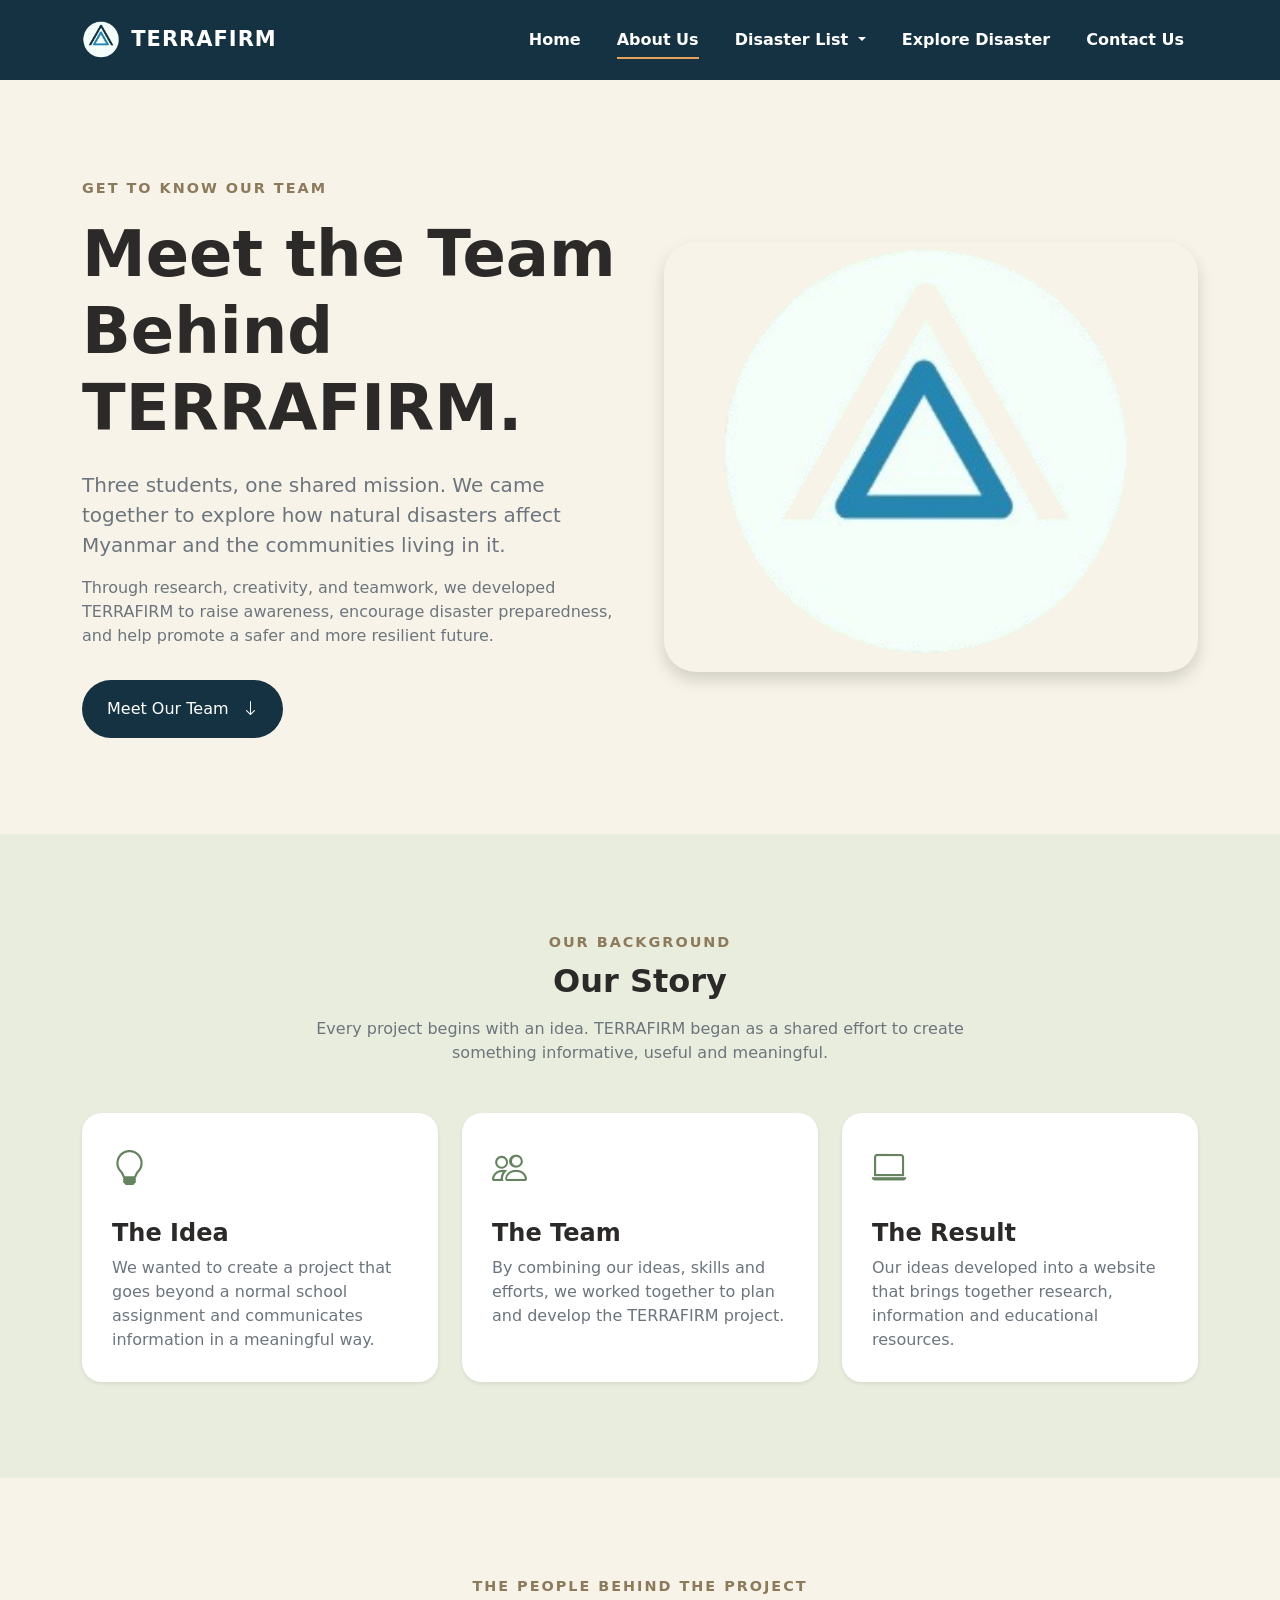
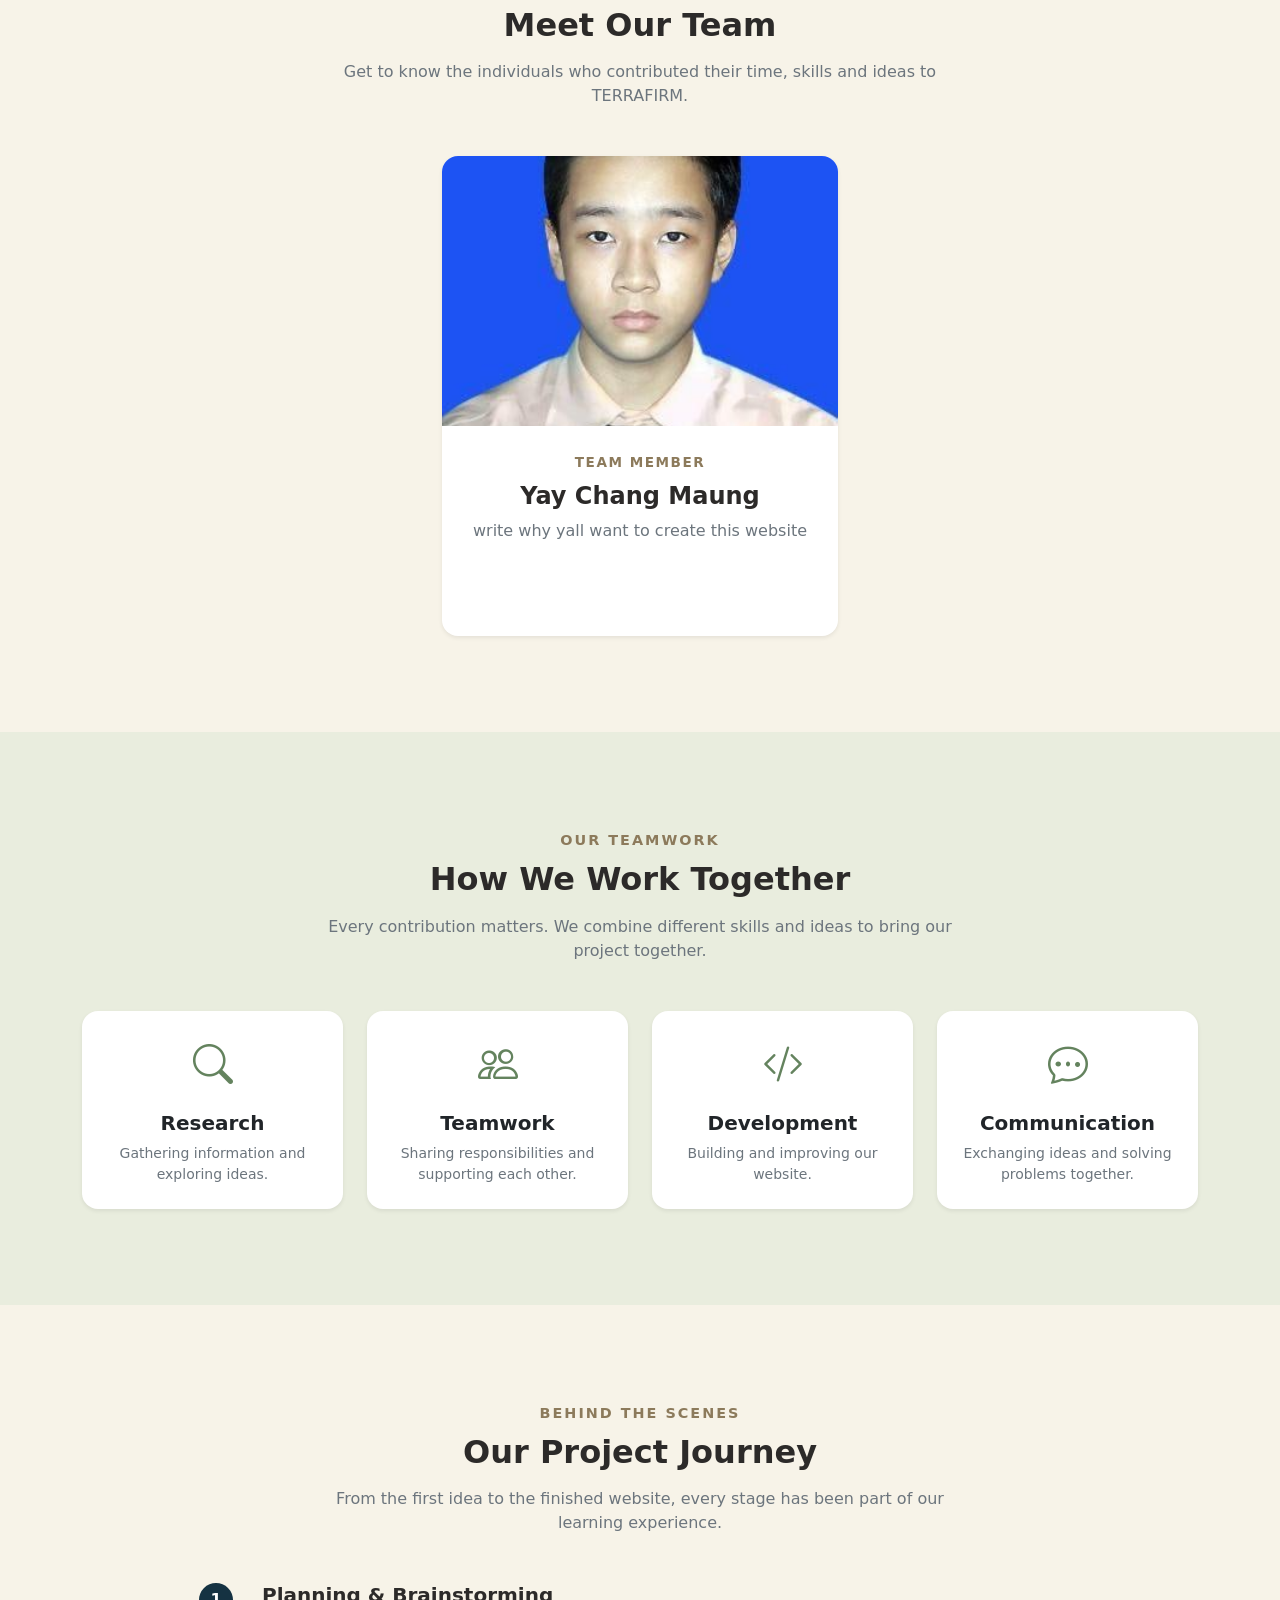
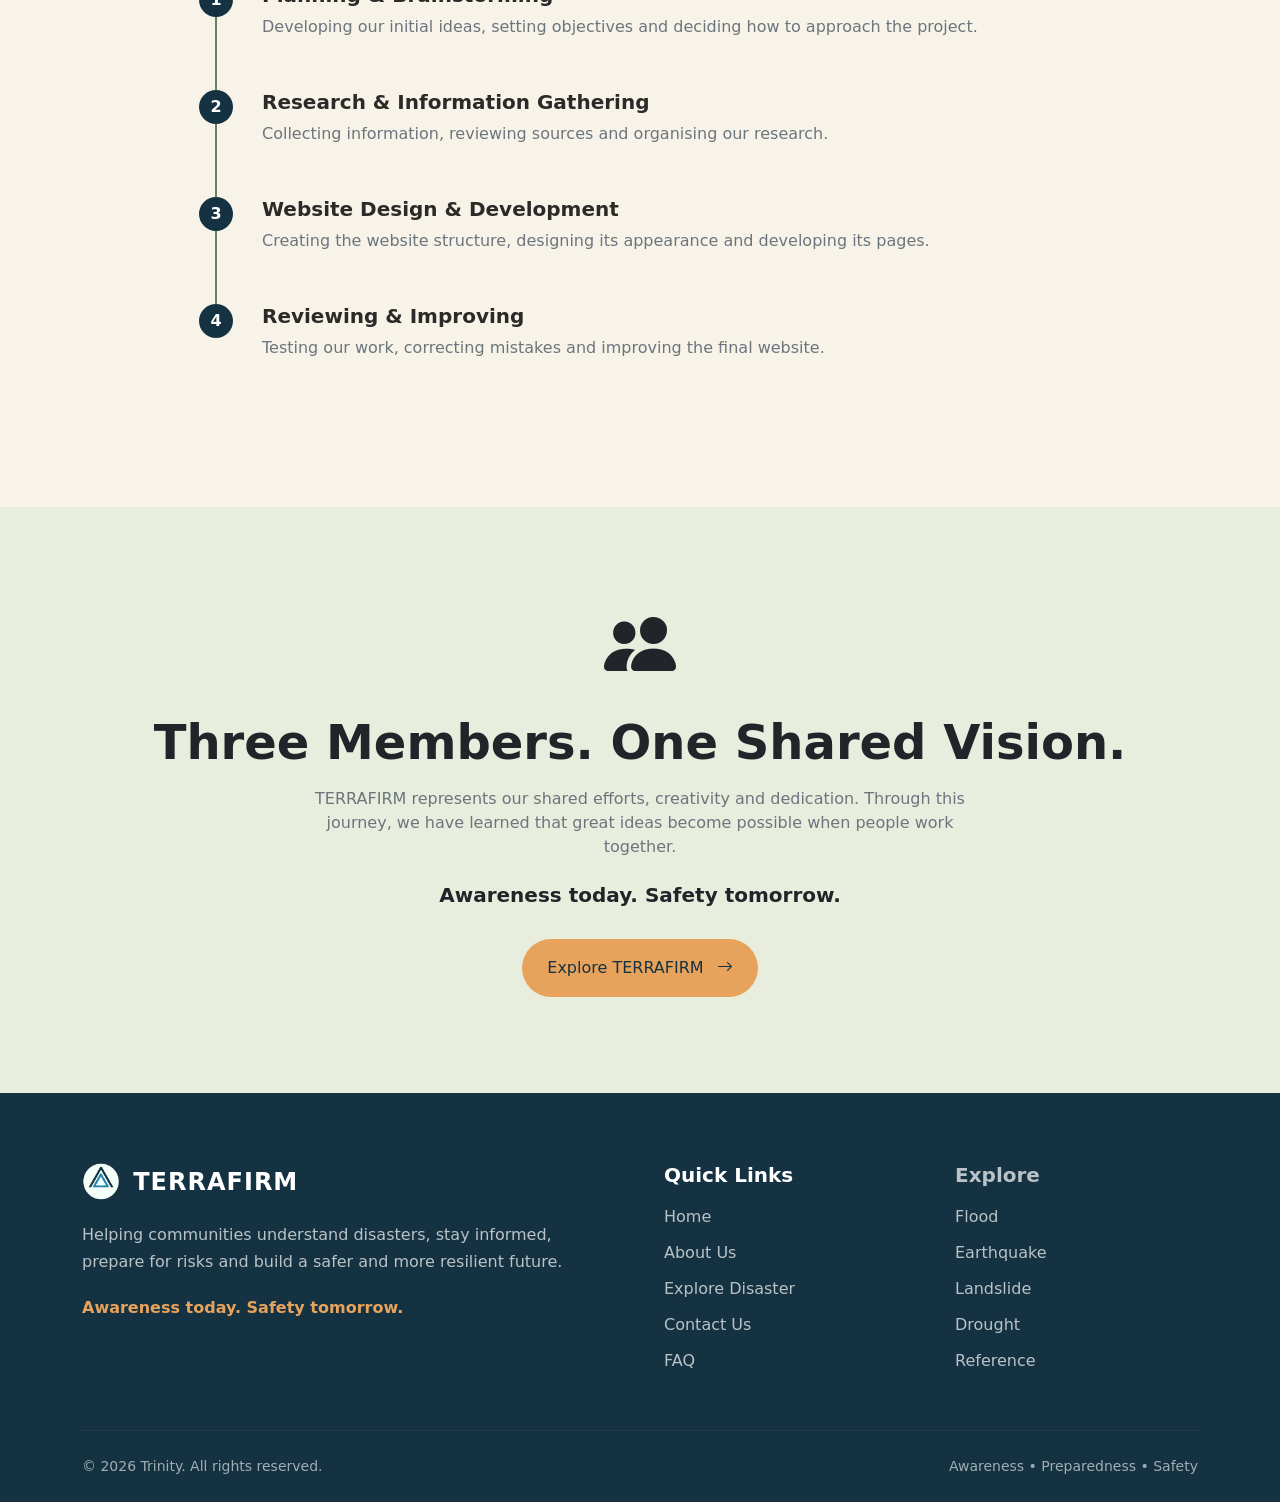
==== commit ae2ce140: "Update aboutUs.html" ====
--- a/aboutUs.html
+++ b/aboutUs.html
@@ -436,7 +436,7 @@
                                 <span class="team-role">Team Member</span>
                                 <h4 class="fw-bold mt-2 section-title">Yay Chang Maung</h4>
                                 <p class="text-secondary mb-0">
-                                    Develops the: Home 2nd, 3rd, About Us 1st, 4th, Flood, Earthquake
+                                    write why yall want to create this website
                                 </p>
                             </div>
                         </div>
@@ -449,7 +449,7 @@
                                 <span class="team-role">Team Member</span>
                                 <h4 class="fw-bold mt-2 section-title">Zwin Hte Wah</h4>
                                 <p class="text-secondary mb-0">
-                                    Develops the: Nav/ footer, About Us 2nd, 3rd, Landslide, Reference
+                                    This is what I wanted to achieve in developing this website along with my team because although we cannot prevent natural calamities such as earthquakes, floods, landslides, and droughts from occurring, but we can surely prevent them from becoming tragedies for human beings. This occurs in most cases because disaster management always starts with disaster occurring; this is why I wanted to contribute in developing a platform where the change of thinking from relief to preparedness takes place.
                                 </p>
                             </div>
                         </div>
@@ -462,7 +462,7 @@
                                 <span class="team-role">Team Member</span>
                                 <h4 class="fw-bold mt-2 section-title">Sai Kyaut Zet Hseng</h4>
                                 <p class="text-secondary mb-0">
-                                    Develops the: Home 1st, 4th, 5th, About us 5th, Drought, Contact Us
+                                    write why yall want to create this website
                                 </p>
                             </div>
                         </div>
@@ -792,4 +792,4 @@
 
     <script src="https://cdn.jsdelivr.net/npm/bootstrap@5.3.3/dist/js/bootstrap.bundle.min.js"></script>
 </body>
-</html>+</html>
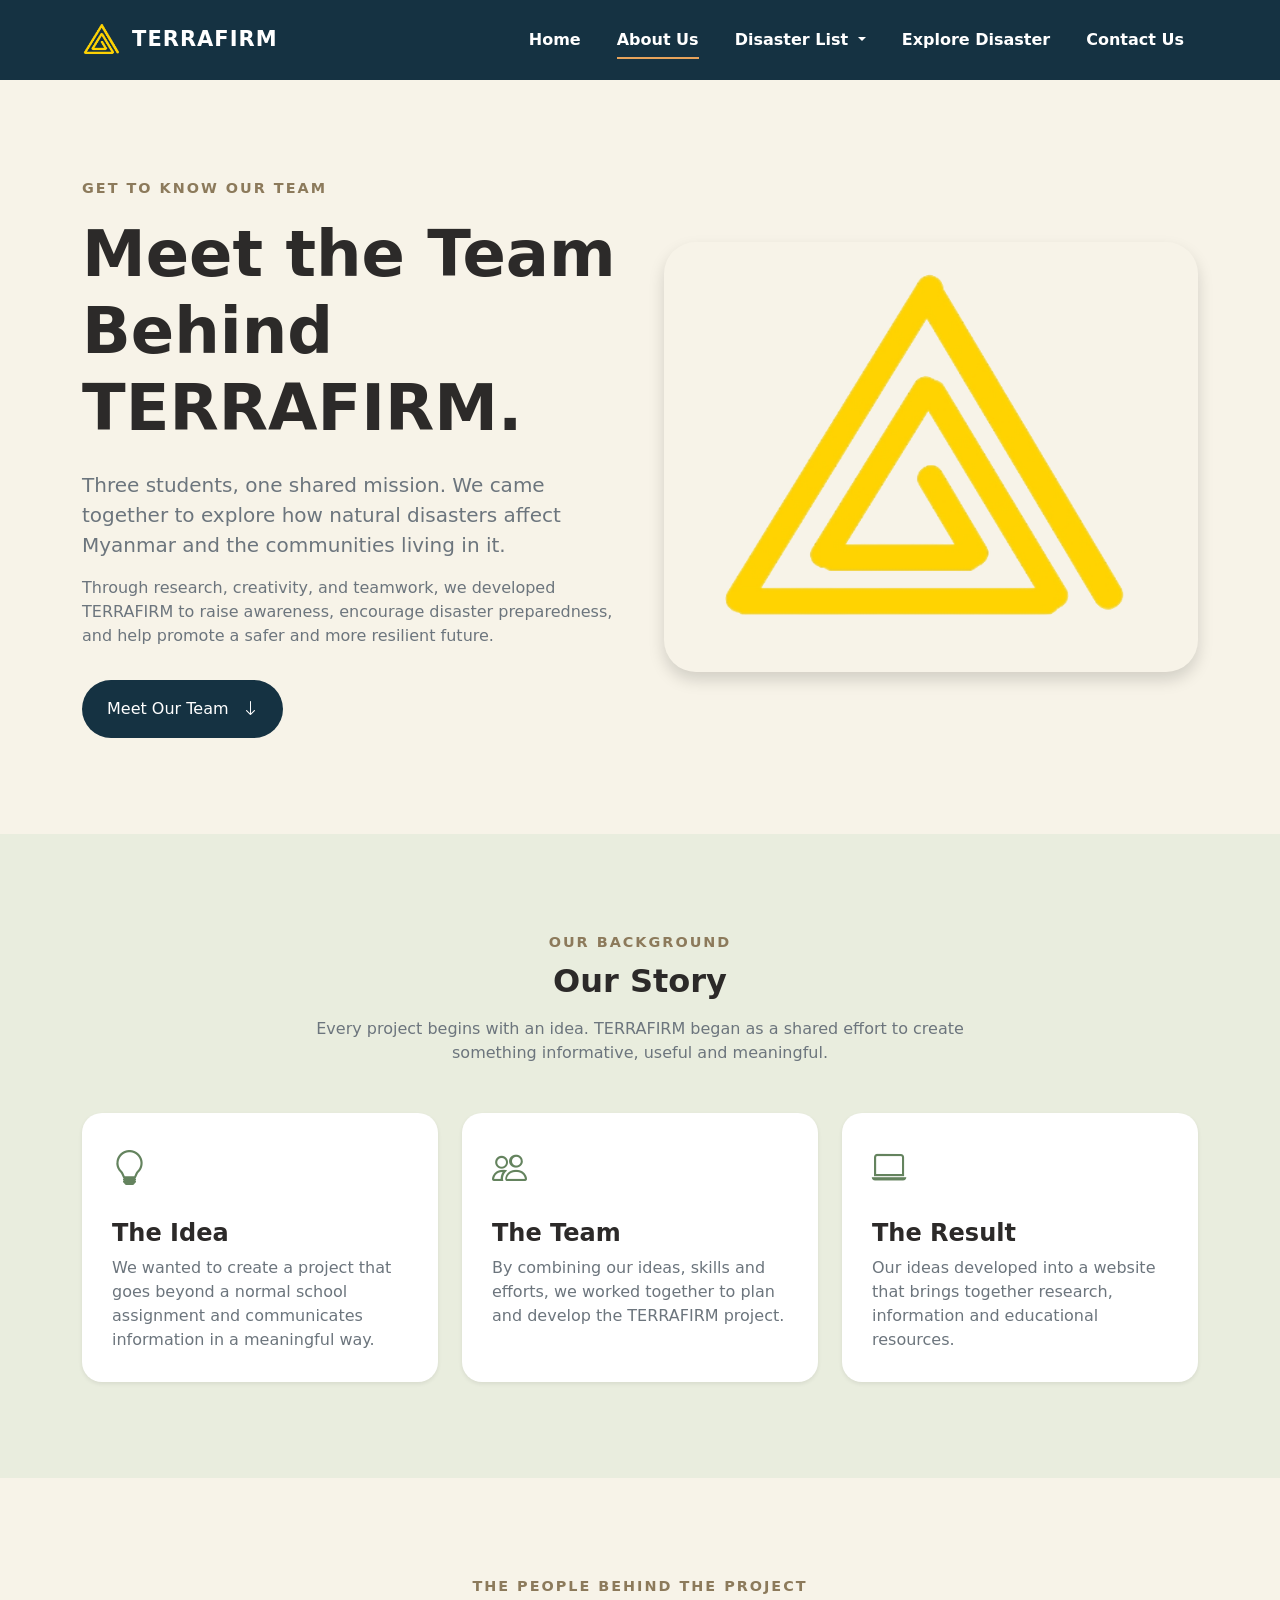
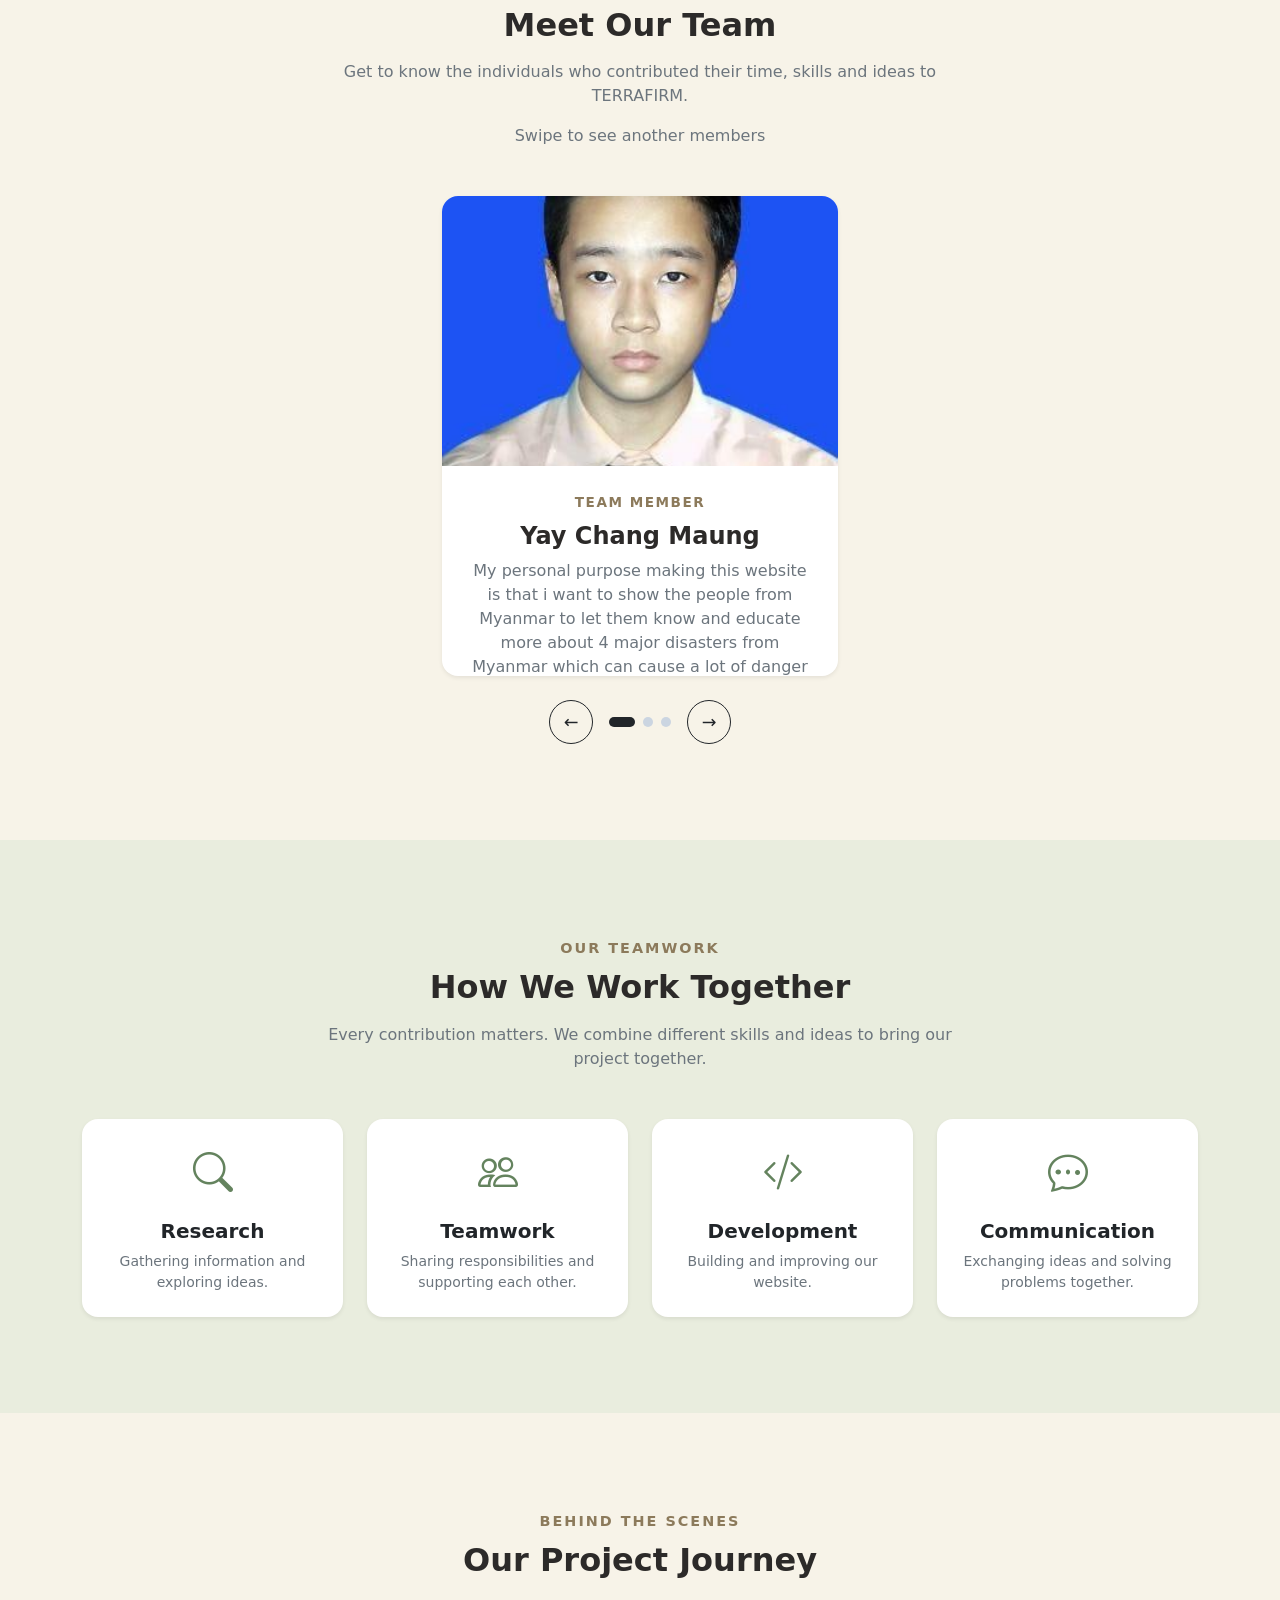
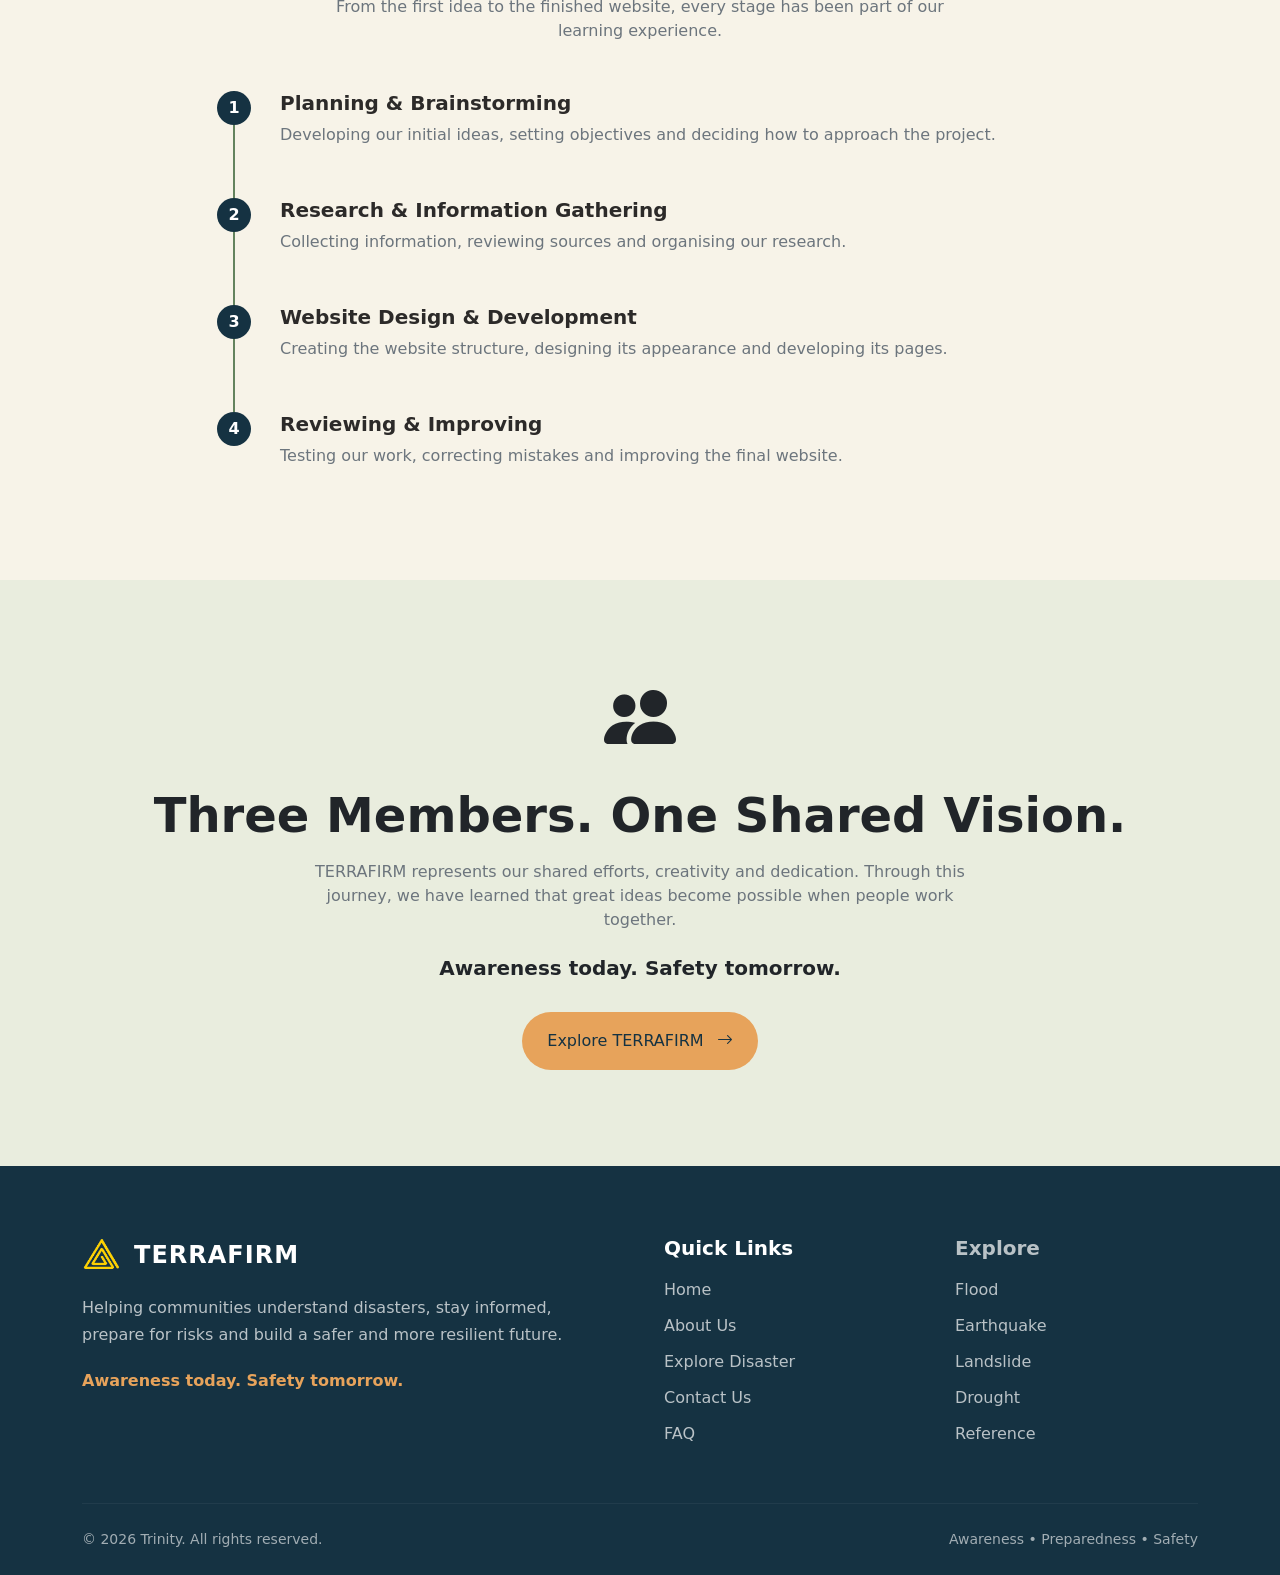
==== commit fce58d08: "Add files via upload" ====
--- a/aboutUs.html
+++ b/aboutUs.html
@@ -25,7 +25,7 @@
             color: #2c2a29;
         }
 
-        /* 360 showroom setup */
+        /* 360 */
         .carousel-3d-wrapper {
             position: relative;
             width: 100%;
@@ -35,7 +35,6 @@
             --orbit-radius: 520px;
             --stage-perspective: 2200px;
             perspective: var(--stage-perspective);
-            touch-action: pan-y;
         }
 
         .carousel-3d-stage {
@@ -43,13 +42,7 @@
             width: 100%;
             height: 480px;
             transform-style: preserve-3d;
-            /* Shifts the 3D pivot back by orbit-radius so the front card sits at Z=0 without zooming into the header */
             transform: translateZ(calc(var(--orbit-radius) * -1));
-            cursor: grab;
-        }
-
-        .carousel-3d-stage:active {
-            cursor: grabbing;
         }
 
         .carousel-3d-item {
@@ -64,6 +57,7 @@
                         opacity 0.65s ease, 
                         visibility 0.65s ease;
             backface-visibility: hidden;
+            -webkit-backface-visibility: hidden;
         }
 
         .carousel-3d-item.active {
@@ -90,8 +84,18 @@
             overflow: hidden;
             background: #fff;
             user-select: none;
+            -webkit-user-select: none;
             display: flex;
             flex-direction: column;
+        }
+
+        .team-card .card-body {
+            flex-grow: 1;
+            overflow-y: auto; 
+            -webkit-overflow-scrolling: touch;
+            max-height: 240px;
+            scrollbar-width: thin;
+            scrollbar-color: #cbd5e1 transparent;
         }
 
         .team-image {
@@ -99,6 +103,7 @@
             height: 270px;
             object-fit: cover;
             pointer-events: none;
+            flex-shrink: 0;
         }
 
         .team-role {
@@ -157,6 +162,7 @@
             position: relative;
             max-width: 850px;
             margin: auto;
+            padding-left: 18px;
         }
 
         .timeline-item {
@@ -167,6 +173,7 @@
 
         .timeline-item:last-child {
             border-left: 2px solid transparent;
+            padding-bottom: 0;
         }
 
         .timeline-number {
@@ -184,34 +191,56 @@
             font-weight: bold;
         }
 
+        @media (max-width: 991.98px) {
+            .about-hero img {
+                max-height: 280px !important;
+            }
+        }
+
         @media (max-width: 768px) {
             .team-image { 
-                height: 230px; 
+                height: 220px; 
             }
 
             .carousel-3d-wrapper {
                 max-width: 340px;
-                --orbit-radius: 300px;
-                --stage-perspective: 1400px;
-            }
+                --orbit-radius: 260px;
+                --stage-perspective: 1300px;
+            }
+
             .carousel-3d-stage { 
                 height: 440px; 
             }
 
             .about-hero h1 {
-                font-size: 40px;
+                font-size: calc(1.9rem + 1.5vw);
+                line-height: 1.2;
+            }
+
+            .story-card {
+                padding: 22px;
+            }
+
+            .teamwork-card h5 {
+                font-size: 0.98rem;
+                overflow-wrap: anywhere;
+            }
+
+            .timeline-item {
+                padding: 0 0 28px 34px;
             }
         }
 
         @media (max-width: 400px) {
             .team-image { 
-                height: 205px; 
+                height: 195px; 
             }
             
             .carousel-3d-wrapper {
-                max-width: 300px;
-                --orbit-radius: 240px;
-                --stage-perspective: 1100px;
+                max-width: 295px;
+                padding: 0 6px;
+                --orbit-radius: 210px;
+                --stage-perspective: 1050px;
             }
 
             .carousel-3d-stage { 
@@ -300,10 +329,10 @@
     </nav>
 
     <!-- Section 1 -->
-    <section class="about-hero py-5">
-        <div class="container py-5">
-            <div class="row align-items-center g-5">
-                <div class="col-lg-6">
+    <section class="about-hero py-4 py-md-5">
+        <div class="container py-3 py-md-5">
+            <div class="row align-items-center g-4 g-lg-5 text-center text-lg-start">
+                <div class="col-lg-6 order-2 order-lg-1">
                     <span class="section-subtitle">
                         Get to Know Our Team
                     </span>
@@ -332,7 +361,7 @@
                     </a>
                 </div>
 
-                <div class="col-lg-6">
+                <div class="col-lg-6 order-1 order-lg-2">
                     <img src="./img/Logo.png"
                         alt="TERRAFIRM Logo"
                         class="img-fluid rounded-5 shadow"
@@ -343,9 +372,9 @@
     </section>
 
     <!-- Section 2 -->
-    <section class="py-5" style="background-color: #e9edde;">
-        <div class="container py-5">
-            <div class="text-center mb-5">
+    <section class="py-4 py-md-5" style="background-color: #e9edde;">
+        <div class="container py-3 py-md-5">
+            <div class="text-center mb-4 mb-md-5">
                 <span class="section-subtitle">Our Background</span>
                 <h2 class="fw-bold section-title mt-2">
                     Our Story
@@ -361,7 +390,7 @@
                 </p>
             </div>
 
-            <div class="row g-4">
+            <div class="row g-3 g-md-4">
                 <div class="col-md-4">
                     <div class="story-card shadow-sm">
 
@@ -424,6 +453,7 @@
                 <p class="text-secondary mx-auto mt-3" style="max-width: 650px;">
                     Get to know the individuals who contributed their time, skills and ideas to TERRAFIRM.
                 </p>
+                <p class="text-secondary">Swipe to see another members</p>
             </div>
 
             <div class="carousel-3d-wrapper">
@@ -436,7 +466,7 @@
                                 <span class="team-role">Team Member</span>
                                 <h4 class="fw-bold mt-2 section-title">Yay Chang Maung</h4>
                                 <p class="text-secondary mb-0">
-                                    write why yall want to create this website
+                                    My personal purpose making this website is that i want to show the people from Myanmar to let them know and educate more about 4 major disasters from Myanmar which can cause a lot of danger risks for them, So instead of just making a website about 1 disaster we made 4 major disasters and tell generally about those 4 disasters and how can we prepare to reduce the risk from those 4 disasters from Myanmar.
                                 </p>
                             </div>
                         </div>
@@ -460,18 +490,16 @@
                             <img src="./img/Profile/Sai.png" class="team-image" alt="Sai Kyaut Zet Hseng">
                             <div class="card-body p-4 text-center">
                                 <span class="team-role">Team Member</span>
-                                <h4 class="fw-bold mt-2 section-title">Sai Kyaut Zet Hseng</h4>
+                                <h4 class="fw-bold mt-2 section-title">Sai Kyaut Zet Hin Hseng</h4>
                                 <p class="text-secondary mb-0">
-                                    write why yall want to create this website
+                                    My personal purpose making this website is that i want to show the people from Myanmar to let them know and educate more about 4 major disasters from Myanmar which can cause a lot of danger risks for them, So instead of just making a website about 1 disaster we made 4 major disasters and tell generally about those 4 disasters and how can we prepare to reduce the risk from those 4 disasters from Myanmar.
                                 </p>
                             </div>
                         </div>
                     </div>
-
-                </div>
-
-                <!-- No need for left/right button -->
-                <!-- <div class="carousel-3d-controls d-flex justify-content-center align-items-center gap-3 mt-4">
+                </div>
+                
+                <div class="carousel-3d-controls d-flex justify-content-center align-items-center gap-3 mt-4">
                     <button type="button" class="btn btn-outline-dark rounded-circle carousel-nav-btn" id="teamPrevBtn" aria-label="Previous team member">
                         &#8592;
                     </button>
@@ -483,15 +511,15 @@
                     <button type="button" class="btn btn-outline-dark rounded-circle carousel-nav-btn" id="teamNextBtn" aria-label="Next team member">
                         &#8594;
                     </button>
-                </div> -->
+                </div>
             </div>
         </div>
     </section>
 
     <!-- Section 4 -->
-    <section class="py-5" style="background-color: #e9edde;">
-        <div class="container py-5">
-            <div class="text-center mb-5">
+    <section class="py-4 py-md-5" style="background-color: #e9edde;">
+        <div class="container py-3 py-md-5">
+            <div class="text-center mb-4 mb-md-5">
                 <span class="section-subtitle">Our Teamwork</span>
 
                 <h2 class="fw-bold section-title mt-2">
@@ -507,9 +535,9 @@
 
                 </p>
             </div>
-            <div class="row g-4">
+            <div class="row g-3 g-md-4">
                 <div class="col-6 col-lg-3">
-                    <div class="text-center p-4 bg-white rounded-4 h-100 shadow-sm">
+                    <div class="teamwork-card text-center p-2 p-sm-3 p-md-4 bg-white rounded-4 h-100 shadow-sm">
                         <i class="bi bi-search fs-1"
                             style="color: #64835e;"></i>
 
@@ -522,7 +550,7 @@
                 </div>
 
                 <div class="col-6 col-lg-3">
-                    <div class="text-center p-4 bg-white rounded-4 h-100 shadow-sm">
+                    <div class="teamwork-card text-center p-2 p-sm-3 p-md-4 bg-white rounded-4 h-100 shadow-sm">
                         <i class="bi bi-people fs-1" style="color: #64835e;"></i>
 
                         <h5 class="fw-bold mt-3">Teamwork</h5>
@@ -534,7 +562,7 @@
                 </div>
 
                 <div class="col-6 col-lg-3">
-                    <div class="text-center p-4 bg-white rounded-4 h-100 shadow-sm">
+                    <div class="teamwork-card text-center p-2 p-sm-3 p-md-4 bg-white rounded-4 h-100 shadow-sm">
                         <i class="bi bi-code-slash fs-1"
                             style="color: #64835e;"></i>
 
@@ -547,7 +575,7 @@
                 </div>
 
                 <div class="col-6 col-lg-3">
-                    <div class="text-center p-4 bg-white rounded-4 h-100 shadow-sm">
+                    <div class="teamwork-card text-center p-2 p-sm-3 p-md-4 bg-white rounded-4 h-100 shadow-sm">
                         <i class="bi bi-chat-dots fs-1"
                             style="color: #64835e;"></i>
 
@@ -563,9 +591,9 @@
     </section>
 
     <!-- Section 5 -->
-    <section class="py-5" style="background-color: #f7f3e8;">
-        <div class="container py-5">
-            <div class="text-center mb-5">
+    <section class="py-4 py-md-5" style="background-color: #f7f3e8;">
+        <div class="container py-3 py-md-5">
+            <div class="text-center mb-4 mb-md-5">
                 <span class="section-subtitle">Behind the Scenes</span>
 
                 <h2 class="fw-bold section-title mt-2">
@@ -636,8 +664,8 @@
     </section>
 
     <!-- Final Section -->
-    <section class="vision-section py-5" style="background-color: #e9edde;">
-        <div class="container py-5 text-center">
+    <section class="vision-section py-4 py-md-5" style="background-color: #e9edde;">
+        <div class="container py-3 py-md-5 text-center">
             <i class="bi bi-people-fill display-2 vision-highlight"></i>
 
             <h2 class="display-5 fw-bold mt-4 mb-3">
@@ -665,7 +693,7 @@
     <!-- FOOTER -->
     <footer>
         <div class="container">
-            <div class="row g-5">
+            <div class="row g-4 g-lg-5">
                 <div class="col-lg-6">
                     <div class="footer-brand">
                         <img src="./img/Logo.png" alt="TERRAFIRM Logo">
@@ -706,12 +734,12 @@
 
             <hr>
 
-            <div class="footer-bottom">
-                <p>
+            <div class="footer-bottom d-flex flex-column flex-sm-row justify-content-between align-items-center text-center gap-2">
+                <p class="mb-0">
                     © 2026 Trinity. All rights reserved.
                 </p>
 
-                <p>
+                <p class="mb-0">
                     Awareness • Preparedness • Safety
                 </p>
             </div>
@@ -719,36 +747,49 @@
     </footer>
 
     <script>
-        const stage = document.getElementById('teamCarouselStage');
         const cards = document.querySelectorAll('.carousel-3d-item');
         const dots = document.querySelectorAll('#teamCarouselDots .dot');
+        const prevBtn = document.getElementById('teamPrevBtn');
+        const nextBtn = document.getElementById('teamNextBtn');
         let activeIndex = 0;
         const total = cards.length;
 
         function renderCarousel() {
-            const prevIndex = (activeIndex - 1 + total) % total;
-            const nextIndex = (activeIndex + 1) % total;
-
-            cards.forEach((card, i) => {
-                card.classList.remove('active', 'prev', 'next');
-                if (i === activeIndex) card.classList.add('active');
-                else if (i === prevIndex) card.classList.add('prev');
-                else if (i === nextIndex) card.classList.add('next');
-            });
-
-            dots.forEach((dot, i) => {
-                dot.classList.toggle('active', i === activeIndex);
-            });
-        }
-
-        function goRight() {
+            try {
+                const prevIndex = (activeIndex - 1 + total) % total;
+                const nextIndex = (activeIndex + 1) % total;
+
+                cards.forEach((card, i) => {
+                    card.classList.remove('active', 'prev', 'next');
+                    if (i === activeIndex) card.classList.add('active');
+                    else if (i === prevIndex) card.classList.add('prev');
+                    else if (i === nextIndex) card.classList.add('next');
+                });
+
+                dots.forEach((dot, i) => {
+                    dot.classList.toggle('active', i === activeIndex);
+                });
+            } catch (err) {
+                console.error('Failed to render carousel:', err);
+            }
+        }
+
+        function goLeft() {
             activeIndex = (activeIndex - 1 + total) % total;
             renderCarousel();
         }
 
-        function goLeft() {
+        function goRight() {
             activeIndex = (activeIndex + 1) % total;
             renderCarousel();
+        }
+
+        if (prevBtn) {
+            prevBtn.addEventListener('click', goLeft);
+        }
+
+        if (nextBtn) {
+            nextBtn.addEventListener('click', goRight);
         }
 
         dots.forEach(dot => {
@@ -758,38 +799,9 @@
             });
         });
 
-        // Grab that boy
-        let startX = 0;
-        let isDragging = false;
-
-        stage.addEventListener('pointerdown', (e) => {
-            startX = e.clientX;
-            isDragging = true;
-            stage.setPointerCapture(e.pointerId);
-        });
-
-        stage.addEventListener('pointerup', (e) => {
-            if (!isDragging) return;
-            isDragging = false;
-            
-            const diffX = e.clientX - startX;
-
-            if (Math.abs(diffX) > 50) {
-                if (diffX > 0) {
-                    goRight();
-                } else {
-                    goLeft();
-                }
-            }
-        });
-
-        stage.addEventListener('pointercancel', () => {
-            isDragging = false;
-        });
-
         renderCarousel();
     </script>
 
     <script src="https://cdn.jsdelivr.net/npm/bootstrap@5.3.3/dist/js/bootstrap.bundle.min.js"></script>
 </body>
-</html>
+</html>
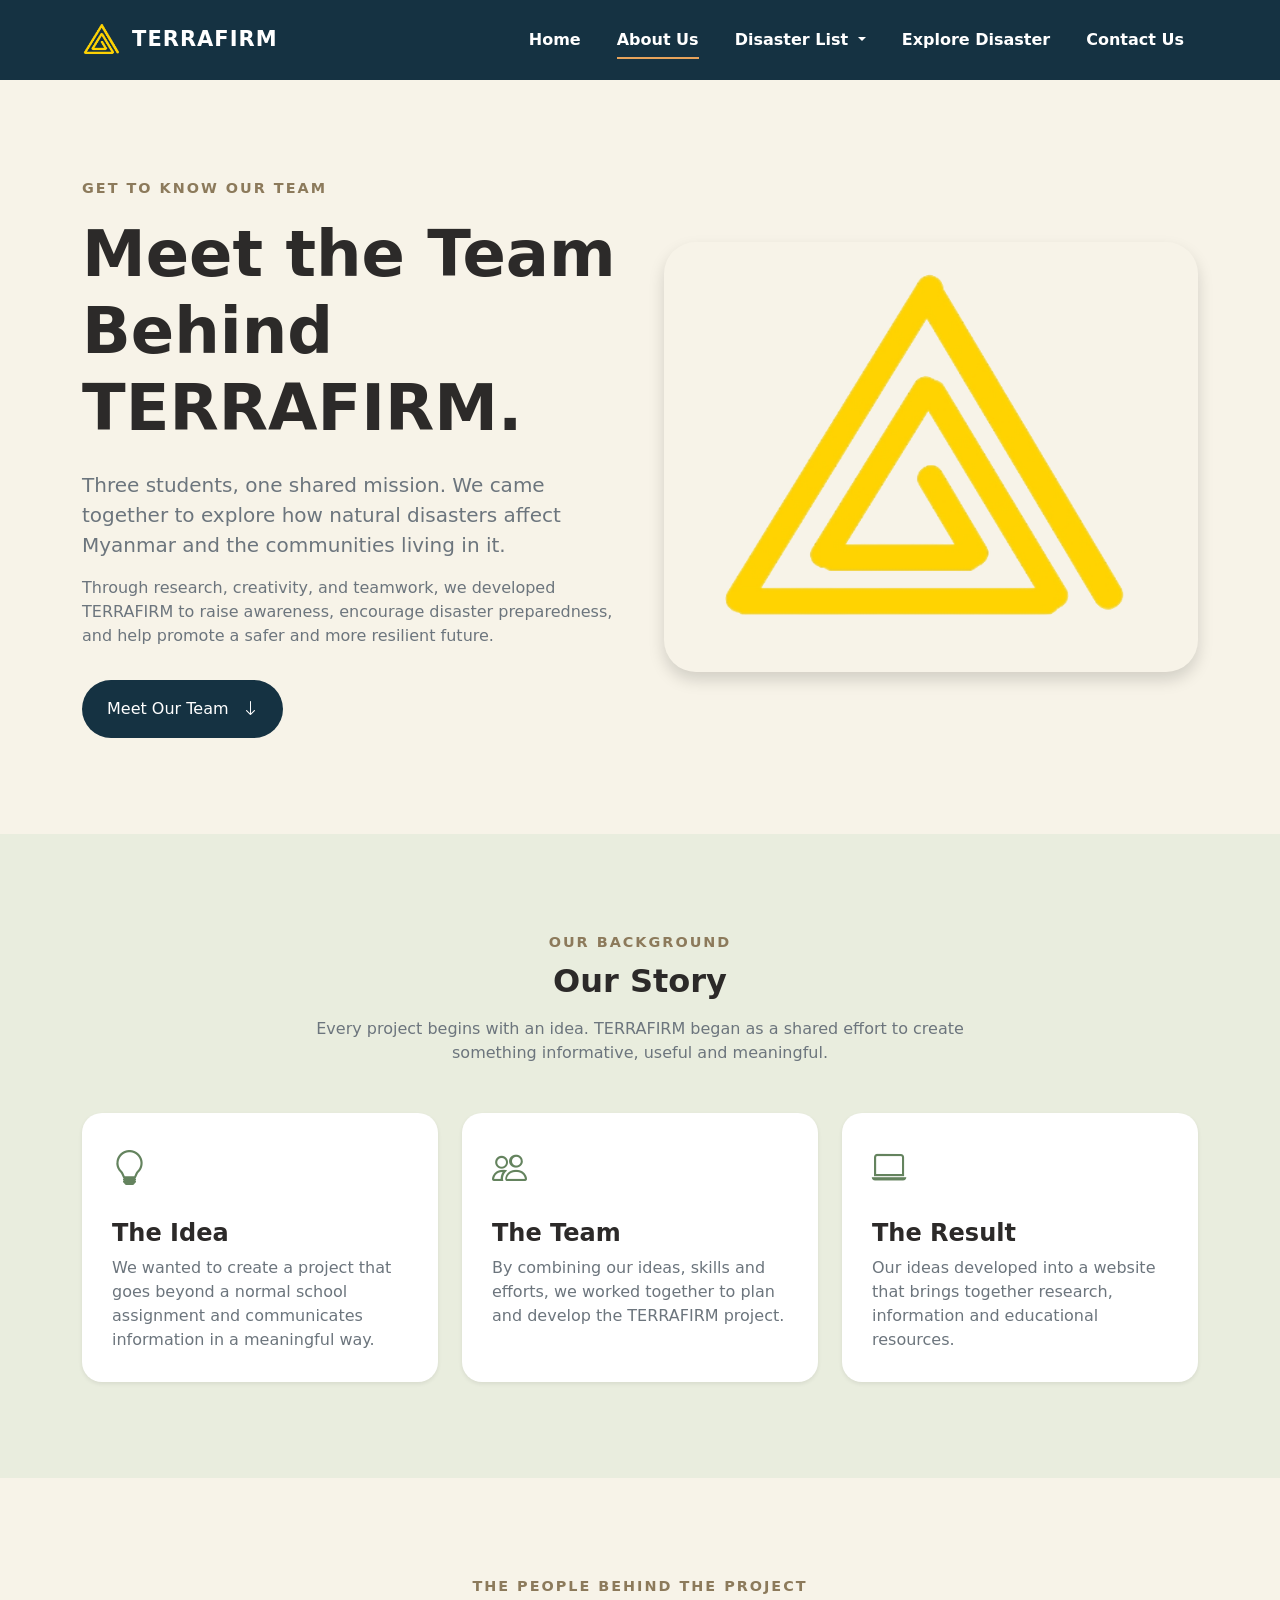
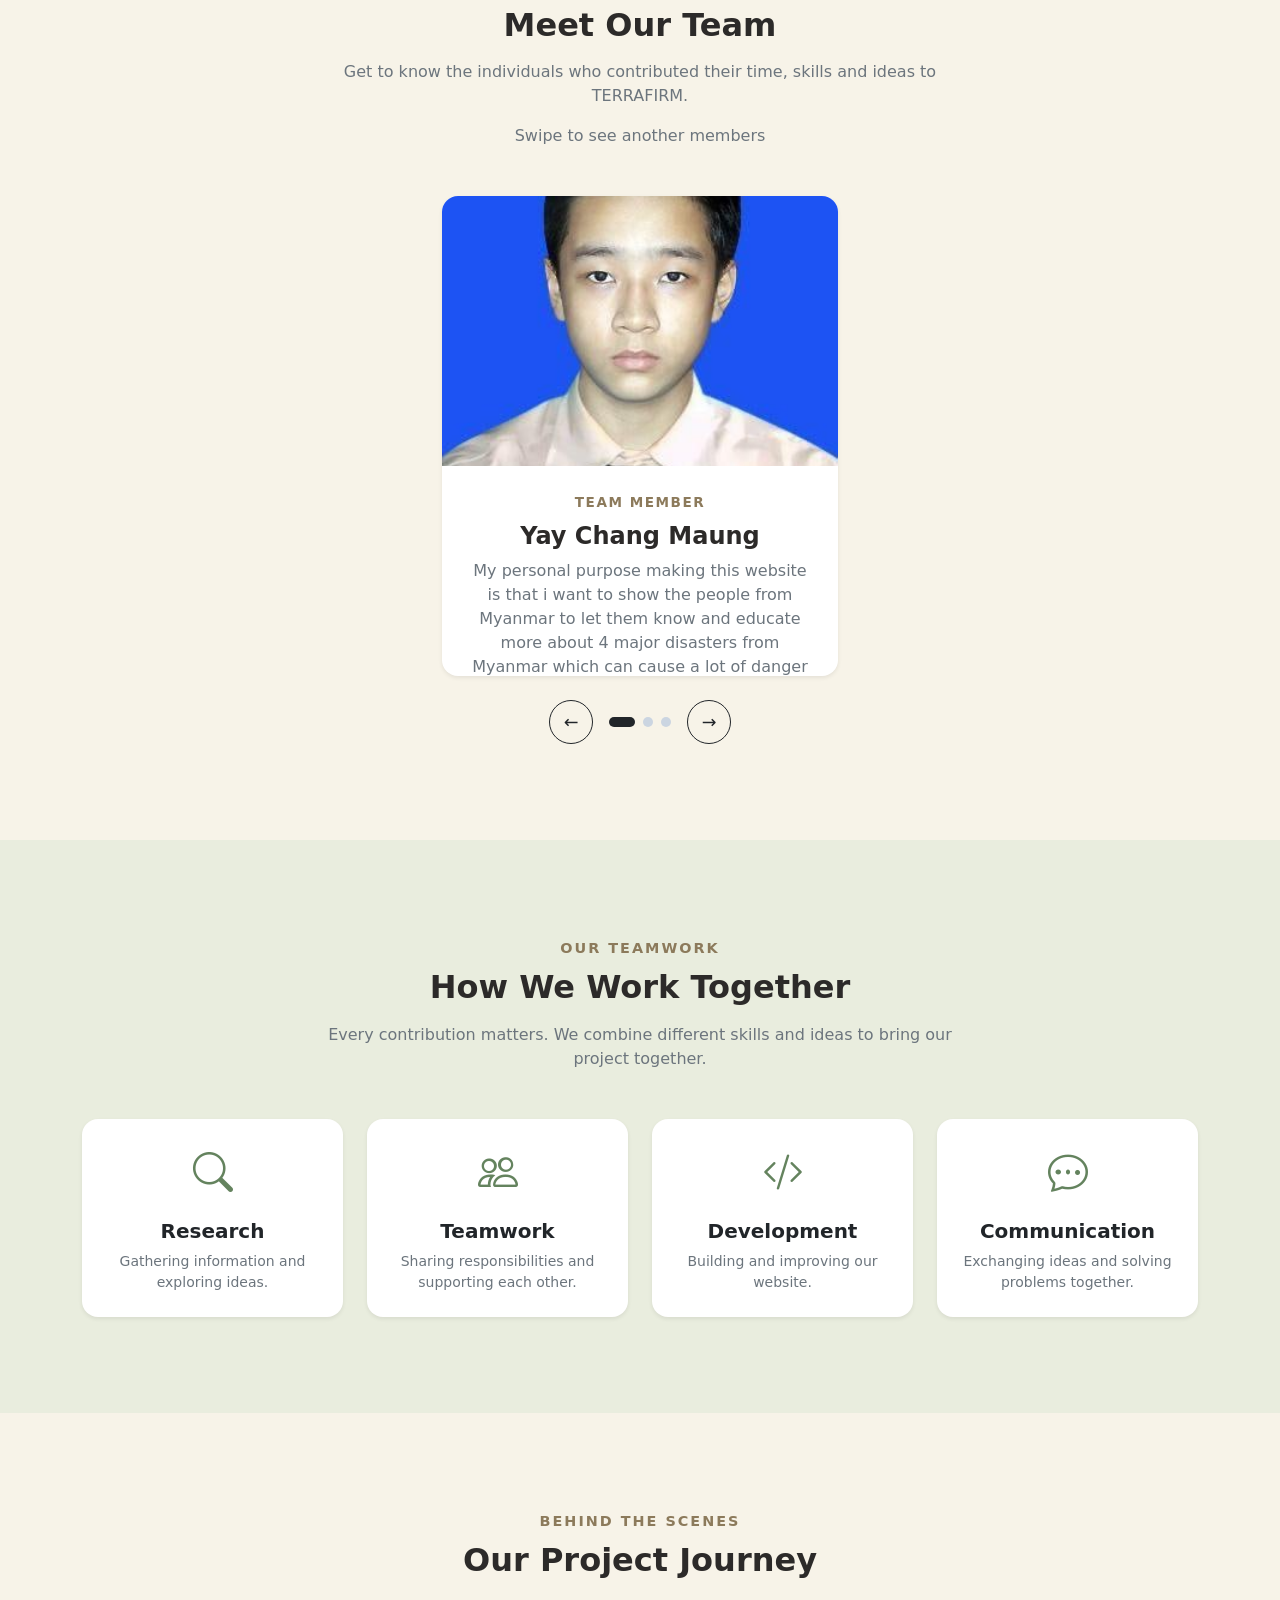
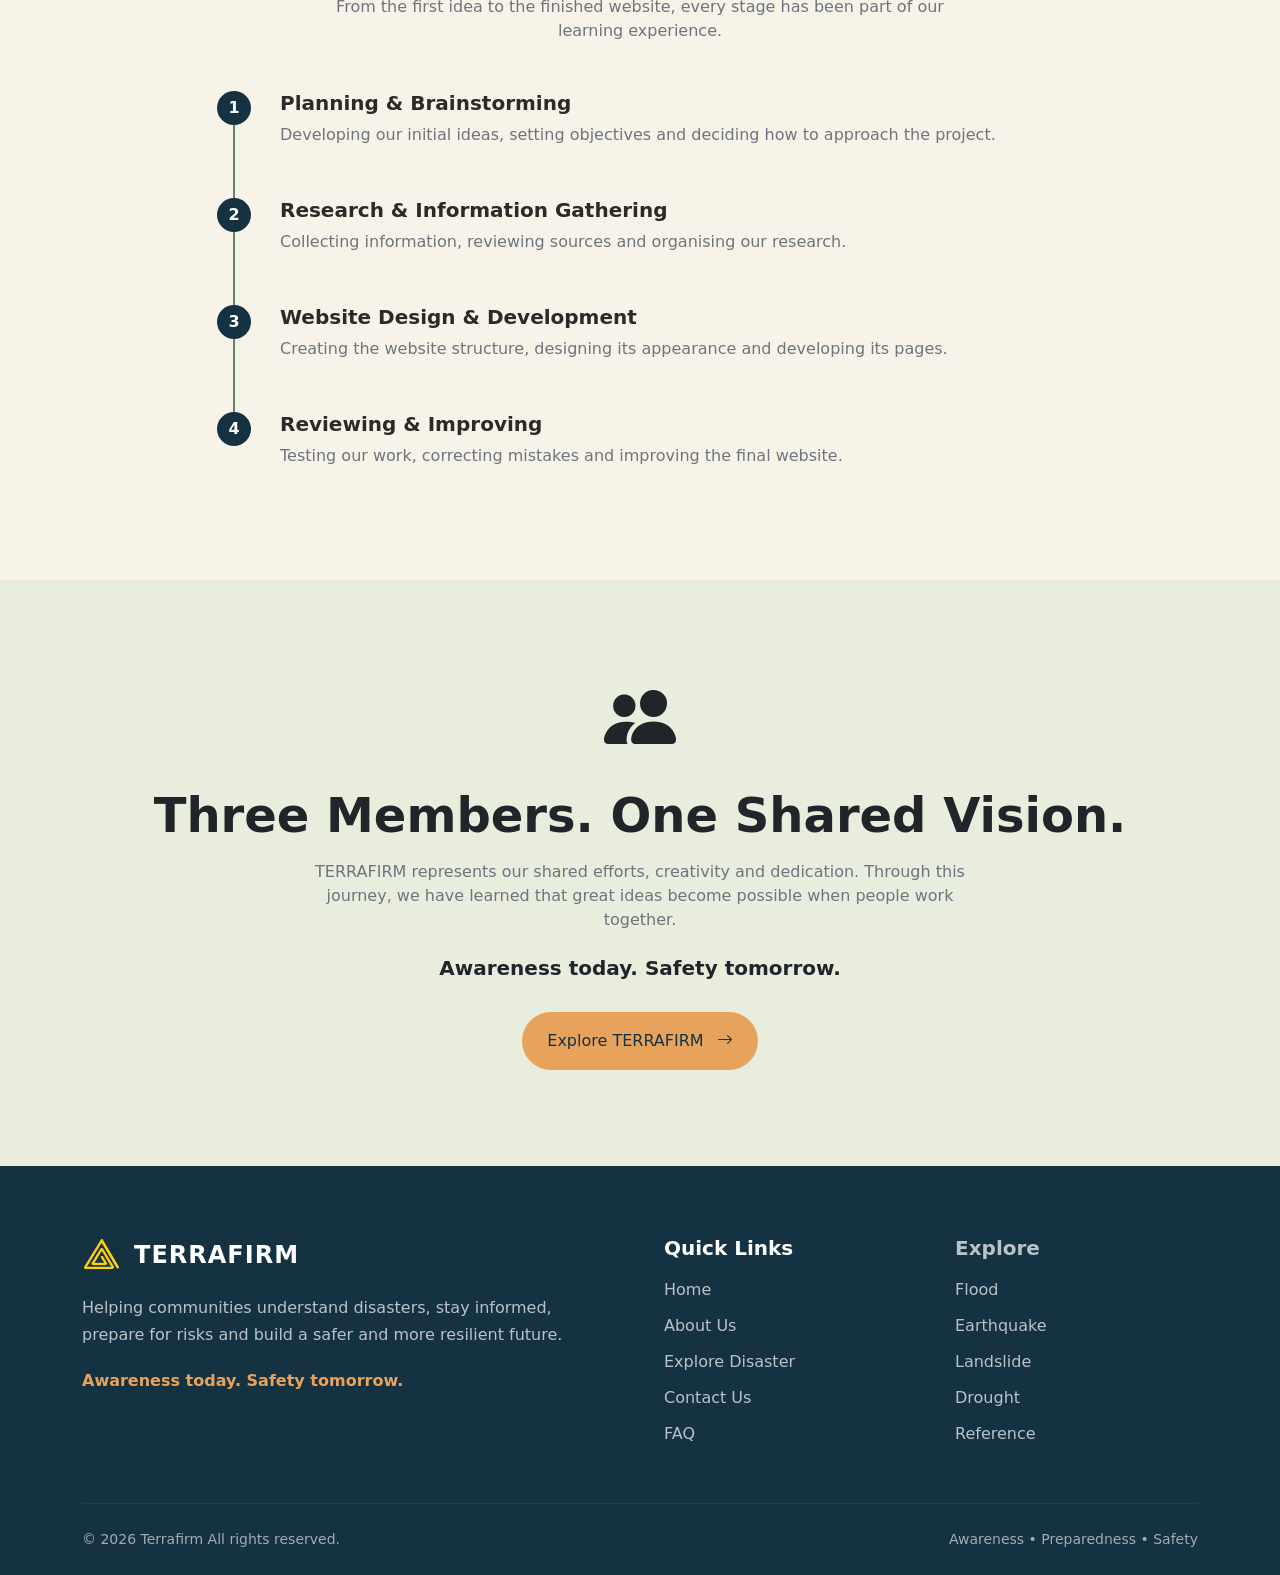
==== commit f7fb4ed7: "Update aboutUs.html" ====
--- a/aboutUs.html
+++ b/aboutUs.html
@@ -736,7 +736,7 @@
 
             <div class="footer-bottom d-flex flex-column flex-sm-row justify-content-between align-items-center text-center gap-2">
                 <p class="mb-0">
-                    © 2026 Trinity. All rights reserved.
+                    © 2026 Terrafirm All rights reserved.
                 </p>
 
                 <p class="mb-0">
@@ -804,4 +804,4 @@
 
     <script src="https://cdn.jsdelivr.net/npm/bootstrap@5.3.3/dist/js/bootstrap.bundle.min.js"></script>
 </body>
-</html>+</html>
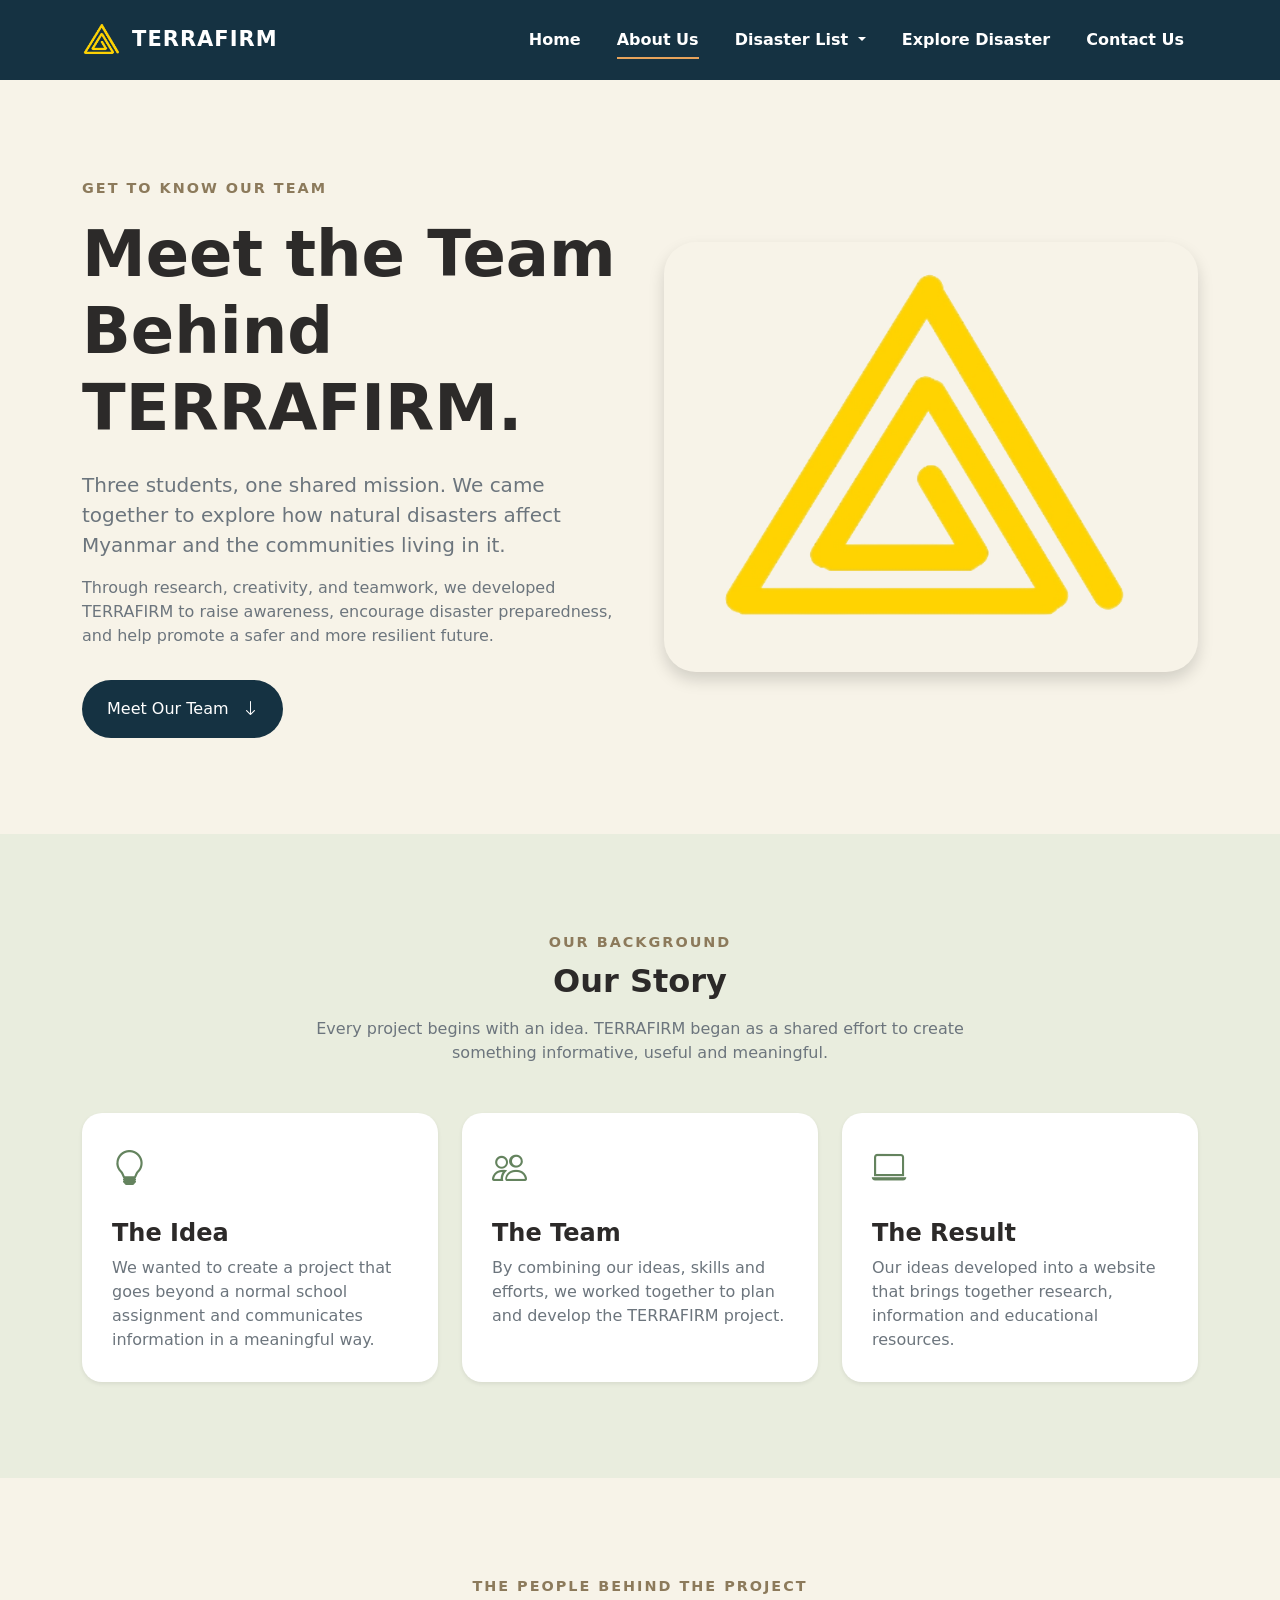
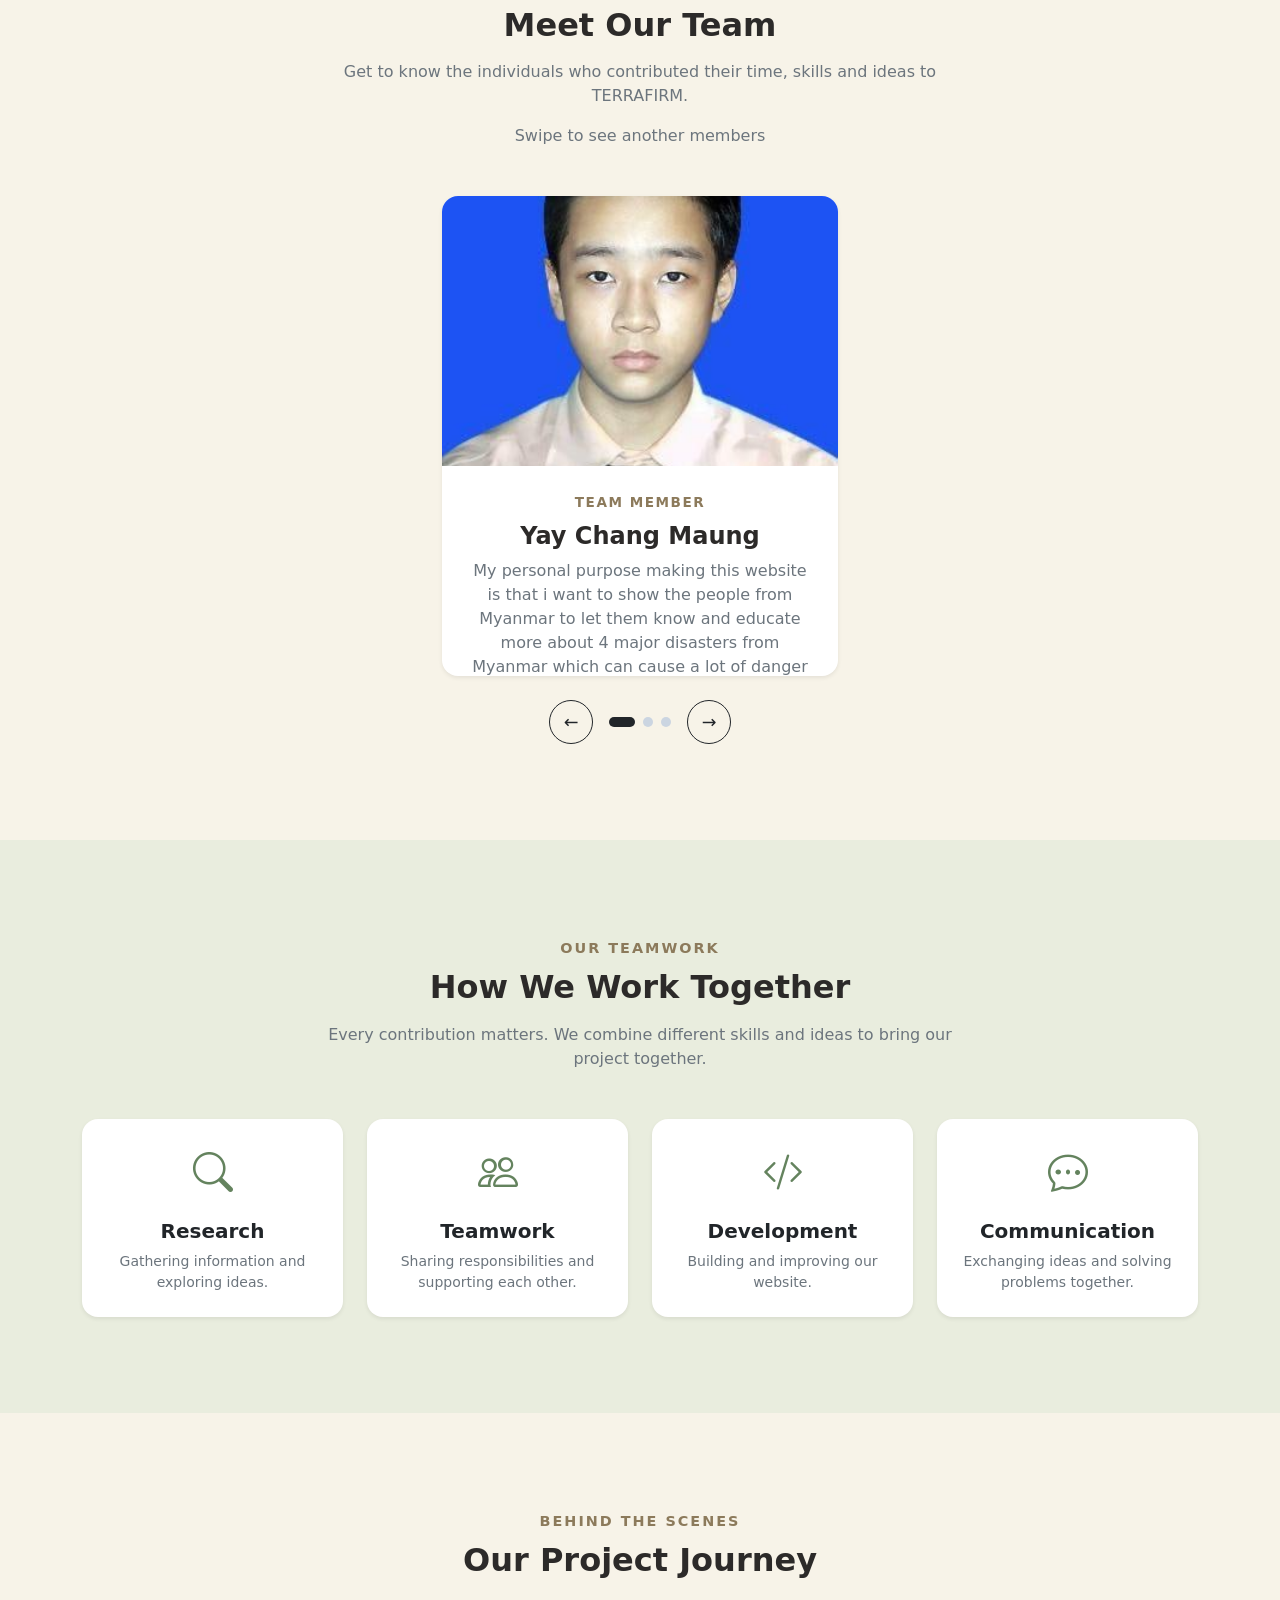
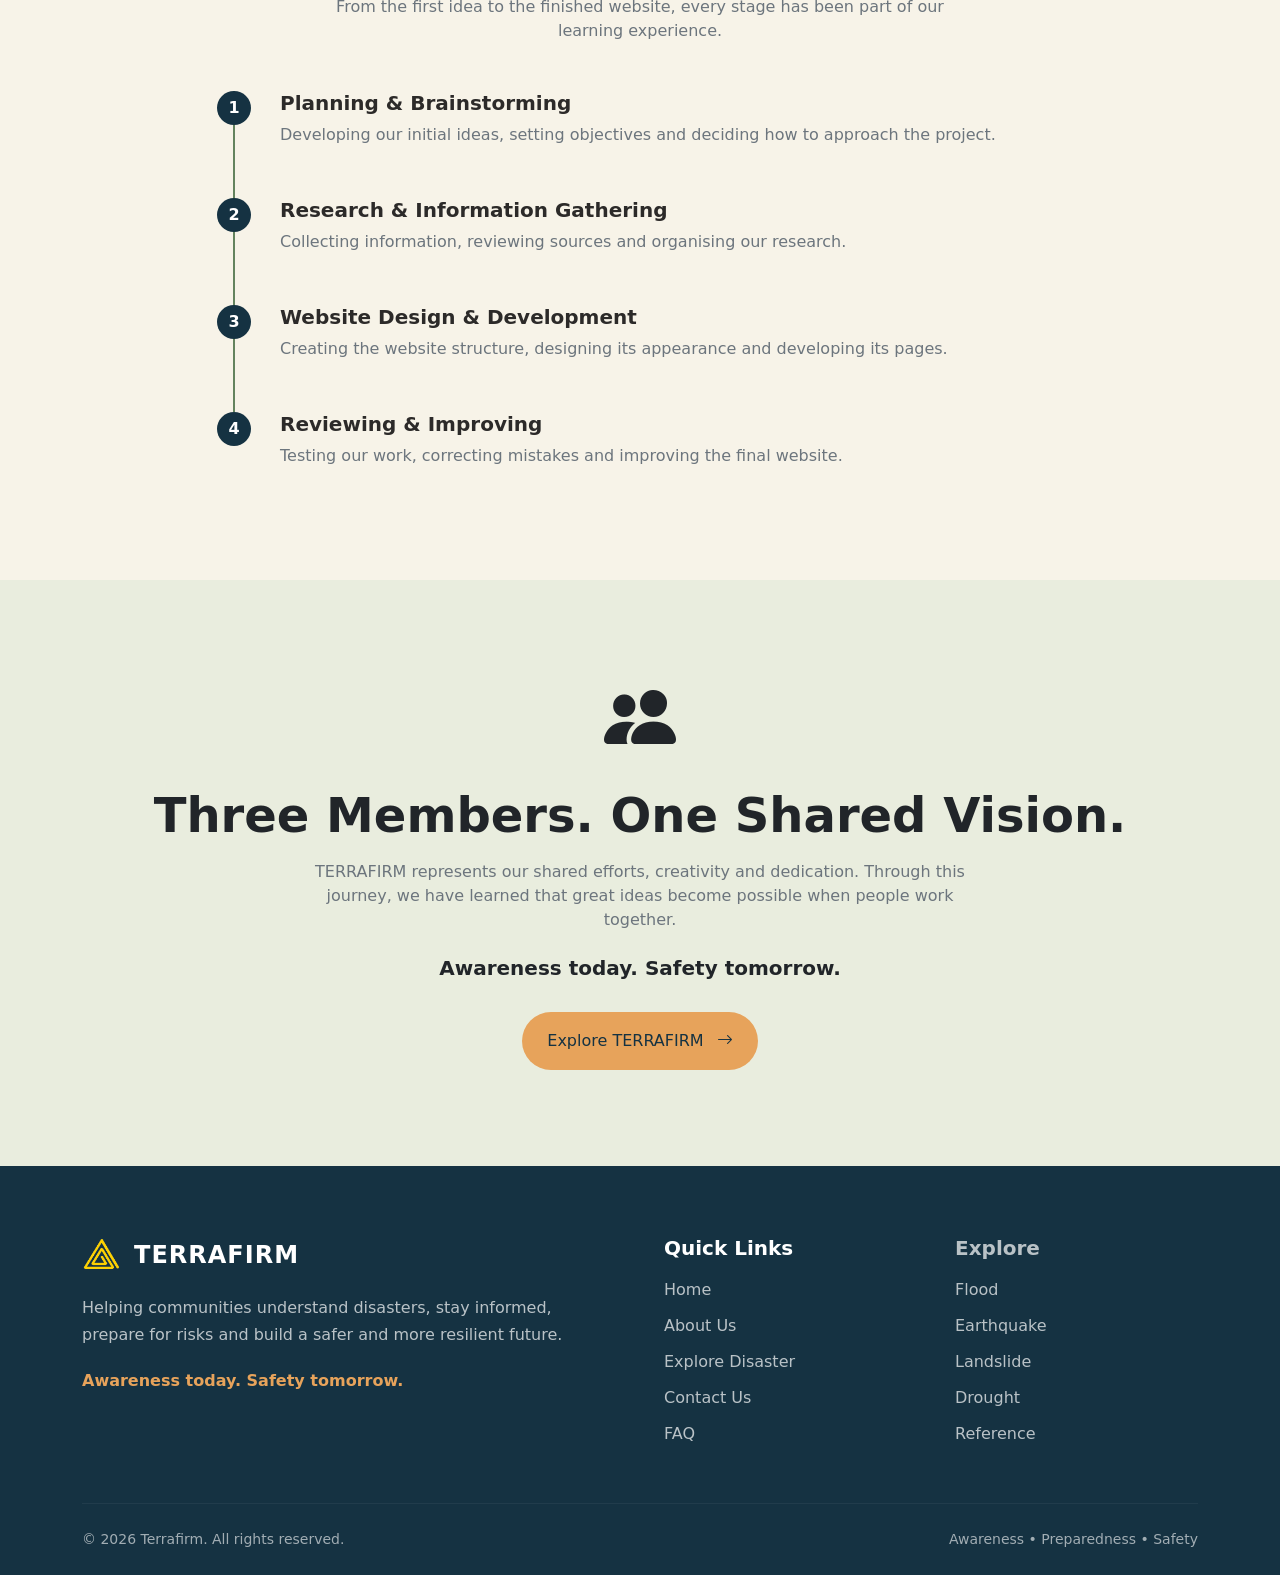
==== commit c583365b: "Update aboutUs.html" ====
--- a/aboutUs.html
+++ b/aboutUs.html
@@ -736,7 +736,7 @@
 
             <div class="footer-bottom d-flex flex-column flex-sm-row justify-content-between align-items-center text-center gap-2">
                 <p class="mb-0">
-                    © 2026 Terrafirm All rights reserved.
+                    © 2026 Terrafirm. All rights reserved.
                 </p>
 
                 <p class="mb-0">
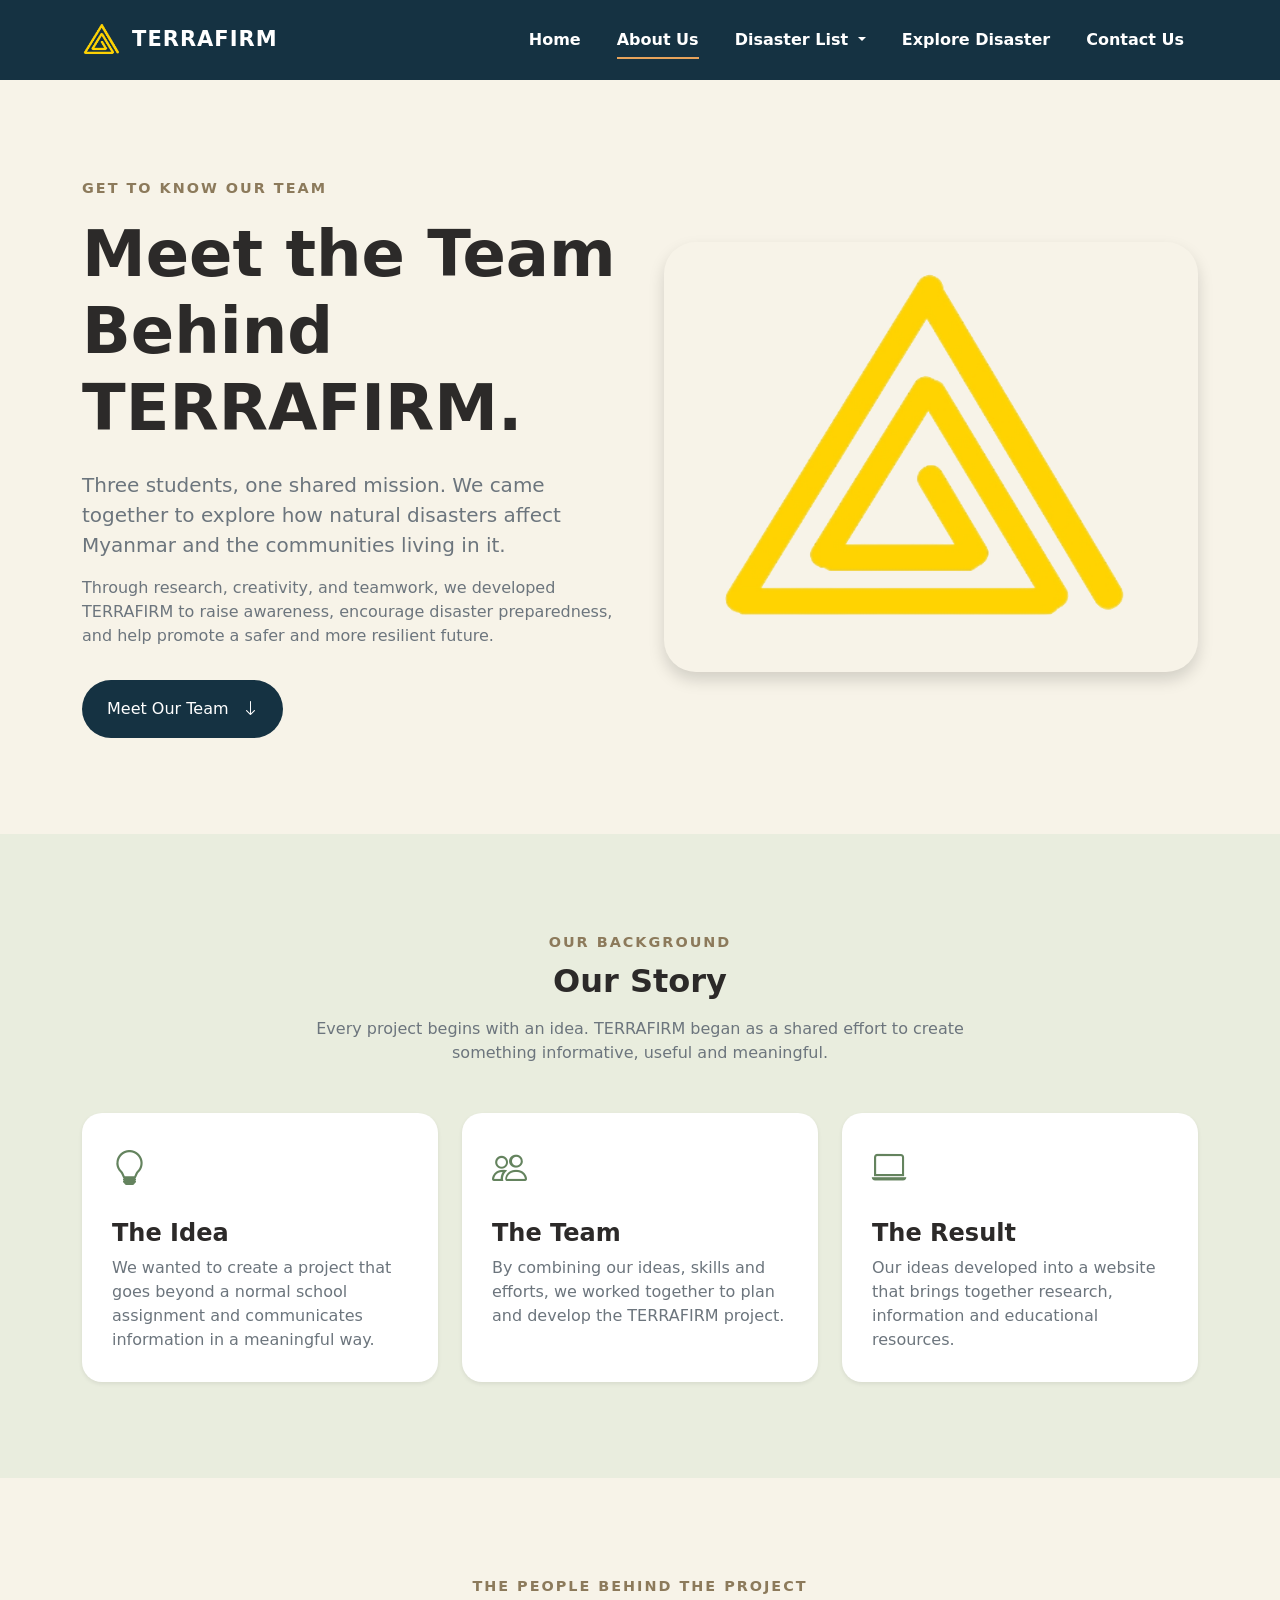
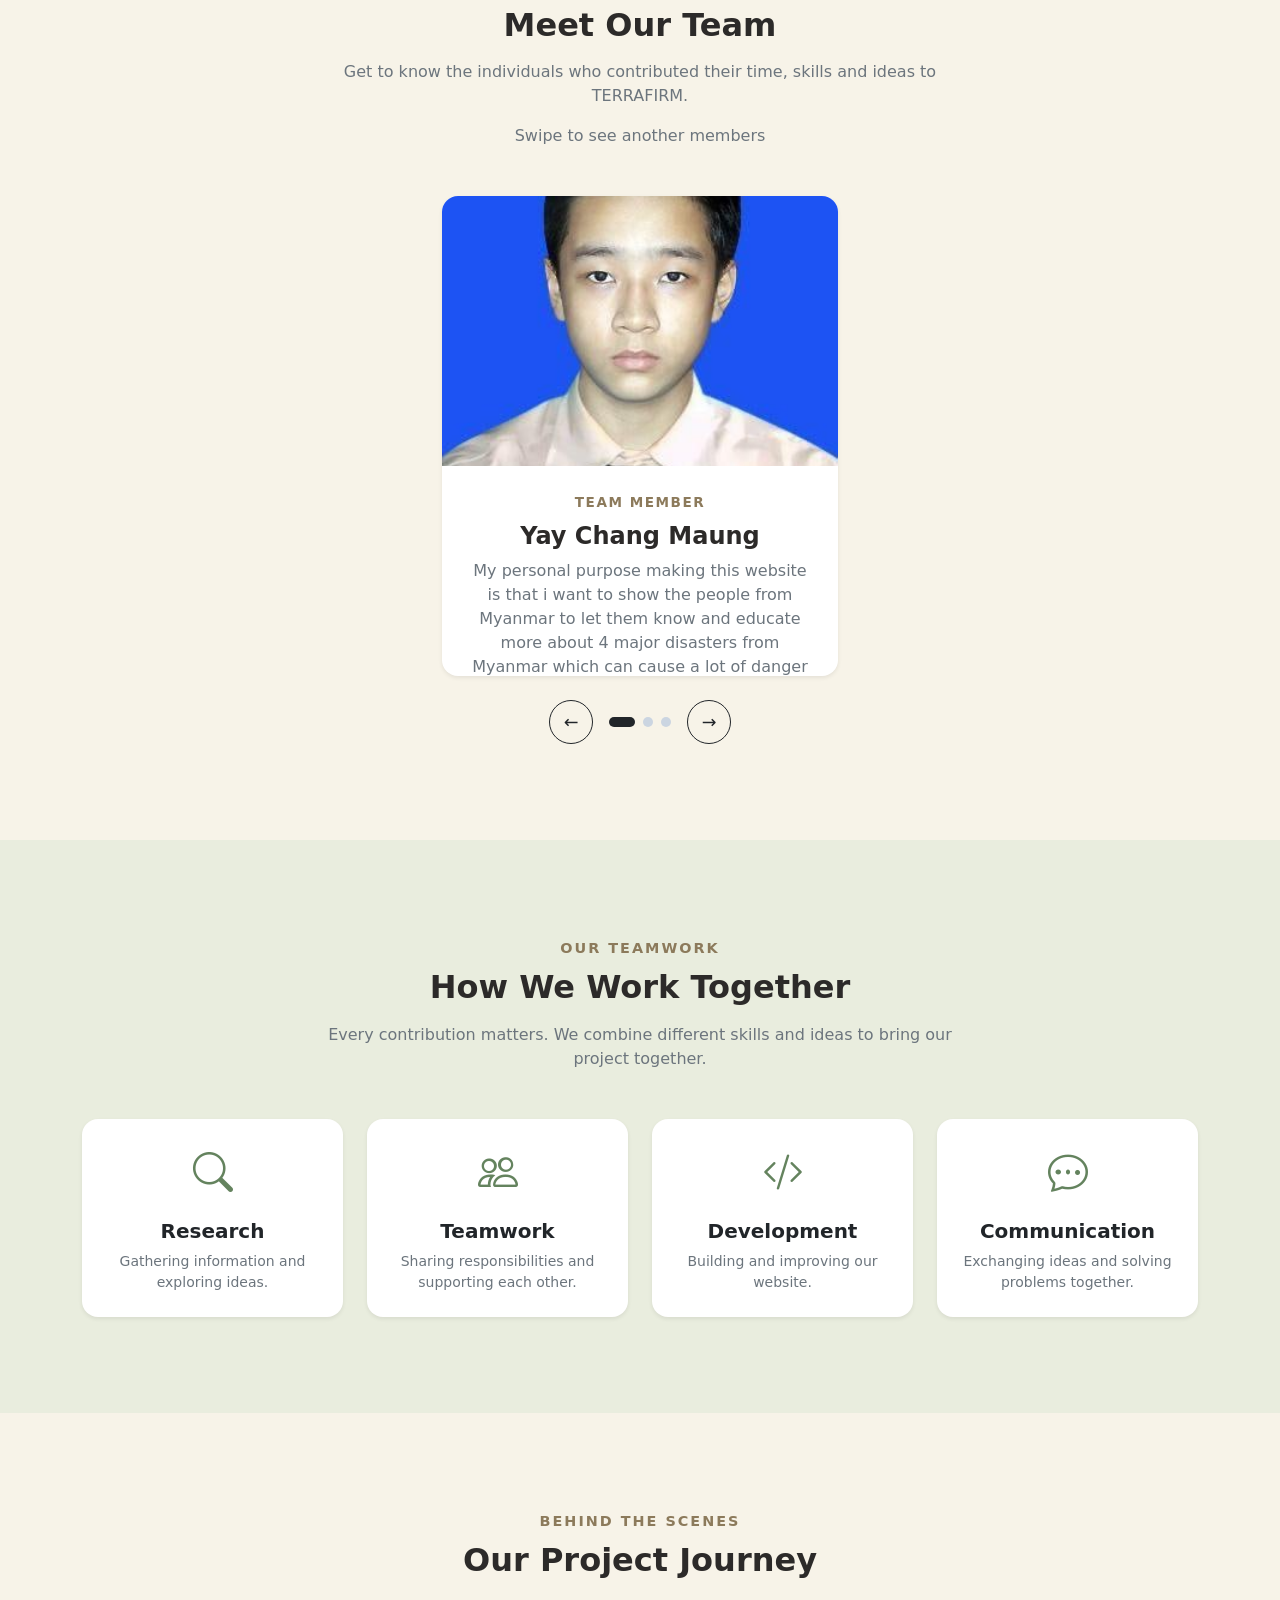
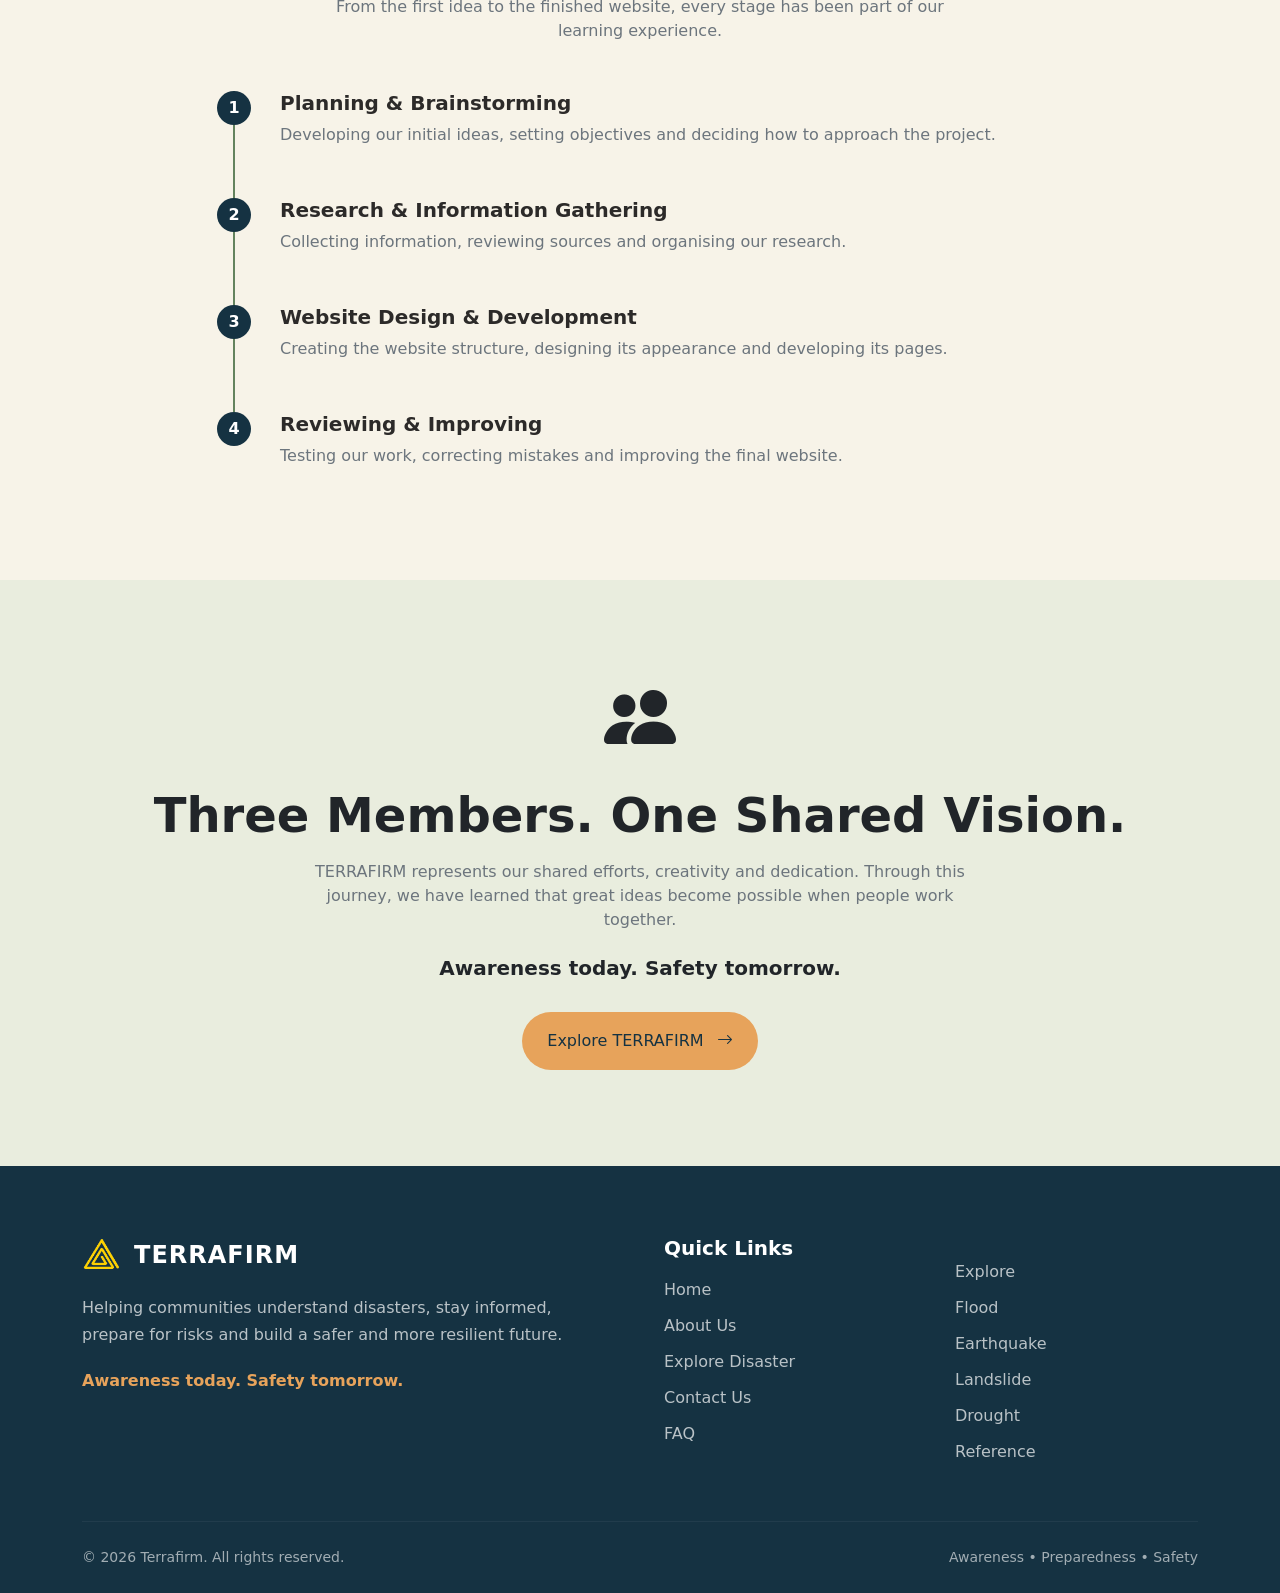
==== commit c81652e2: "Update aboutUs.html" ====
--- a/aboutUs.html
+++ b/aboutUs.html
@@ -722,8 +722,9 @@
                 </div>
 
                 <div class="col-6 col-lg-3">
-                    <h5> <a href="./explore.html">Explore</a> </h5>
-
+                    <br>
+
+                    <a href="./explore.html">Explore</a>
                     <a href="./flood.html">Flood</a>
                     <a href="./earthquake.html">Earthquake</a>
                     <a href="./landslide.html">Landslide</a>
